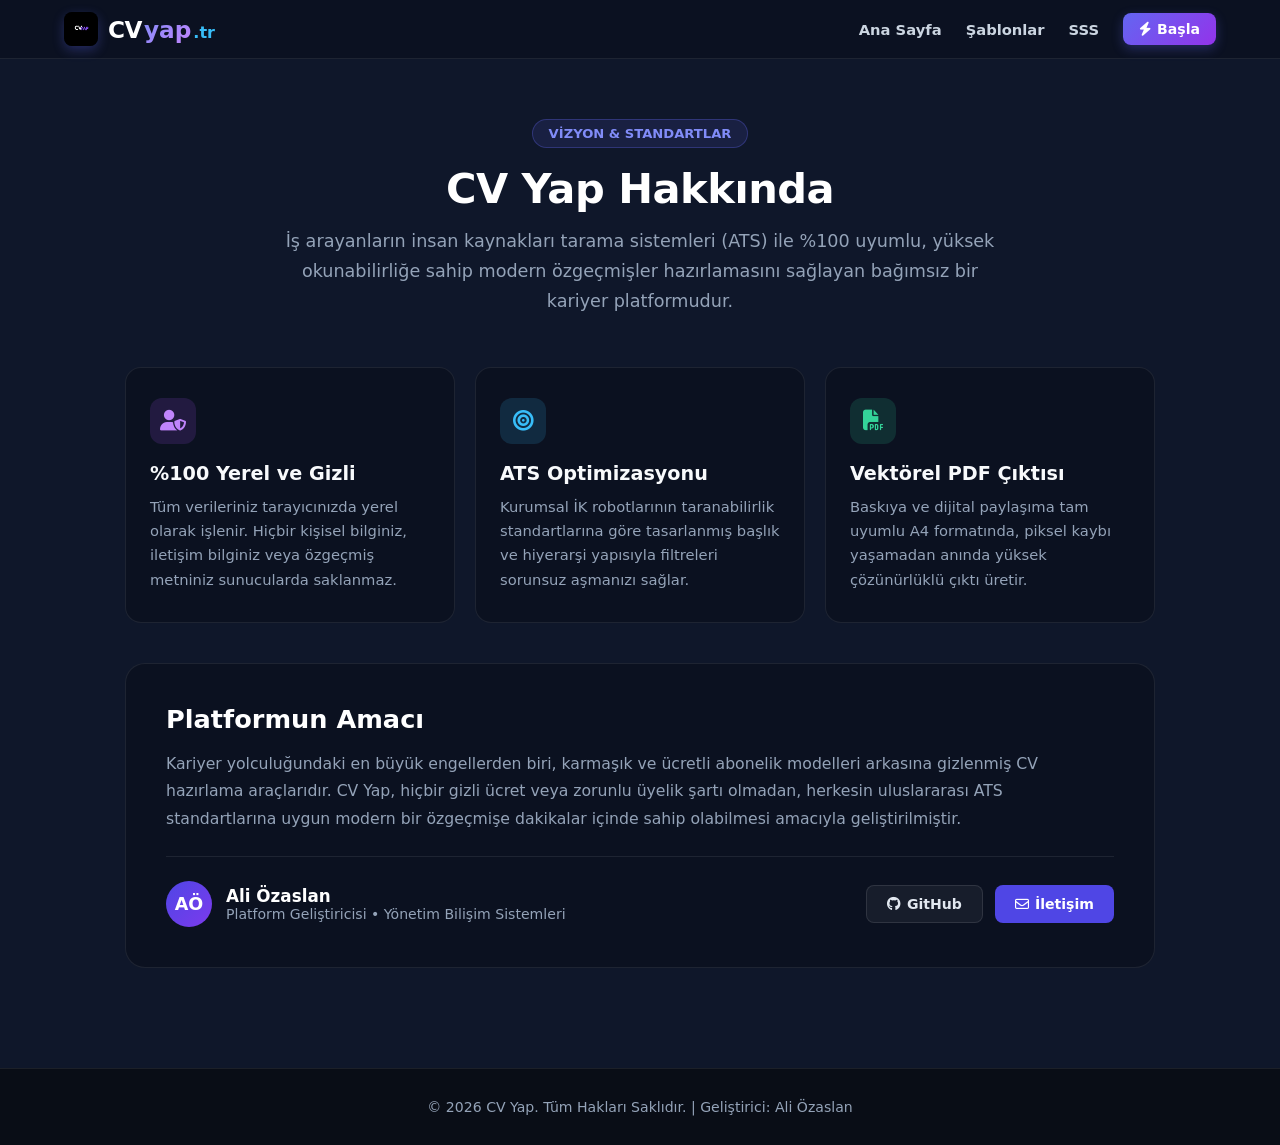
==== about.html @ 7ee07f58 "1" ====
<!DOCTYPE html>
<html lang="tr" style="scroll-behavior: smooth;">
<head>
    <meta charset="UTF-8">
    <meta name="viewport" content="width=device-width, initial-scale=1.0">
    <title>Hakkımızda | CV Yap</title>

    <!-- Favicon (Yeni logo.png) -->
    <link rel="icon" type="image/png" sizes="32x32" href="logo.png?v=2026">
    <link rel="icon" type="image/png" sizes="16x16" href="logo.png?v=2026">
    <link rel="shortcut icon" href="logo.png?v=2026">
    <link rel="apple-touch-icon" sizes="180x180" href="logo.png?v=2026">

    <!-- SEO Meta Etiketleri -->
    <meta name="description" content="CV Yap hakkında bilgi edinin. Misyonumuz, ATS uyumlu CV hazırlama altyapımız ve yerel veri gizliliği standartlarımız.">
    <meta name="robots" content="index, follow">
    <link rel="canonical" href="https://cvyap.tr/about.html">

    <!-- CSS & Font Awesome -->
    <link rel="stylesheet" href="style.css?v=2026">
    <link rel="stylesheet" href="https://cdnjs.cloudflare.com/ajax/libs/font-awesome/6.5.2/css/all.min.css">
</head>
<body style="background-color: #0f172a; color: #f8fafc; min-height: 100vh; display: flex; flex-direction: column;">

<!-- ÜST NAVBAR (GÖRSEL LOGOLU) -->
<header style="width: 100%; border-bottom: 1px solid rgba(255, 255, 255, 0.08); background: rgba(11, 17, 32, 0.85); backdrop-filter: blur(12px); position: sticky; top: 0; z-index: 100;">
    <div style="max-width: 1280px; margin: 0 auto; padding: 12px 5%; display: flex; align-items: center; justify-content: space-between;">

        <a href="index.html" style="display: flex; align-items: center; gap: 10px; text-decoration: none;">
            <img src="logo.png?v=2026" alt="CV Yap Logo" width="34" height="34" style="border-radius: 8px; object-fit: contain; box-shadow: 0 4px 12px rgba(99, 102, 241, 0.3);">
            <div style="display: flex; align-items: baseline; gap: 2px;">
                <span style="font-size: 1.45rem; font-weight: 900; color: #ffffff; letter-spacing: -0.5px;">CV</span>
                <span style="font-size: 1.45rem; font-weight: 900; background: linear-gradient(135deg, #818cf8, #c084fc); -webkit-background-clip: text; -webkit-text-fill-color: transparent;">yap</span>
                <span style="font-size: 1rem; font-weight: 800; color: #38bdf8;">.tr</span>
            </div>
        </a>

        <div style="display: flex; align-items: center; gap: 24px;">
            <a href="index.html" style="color: #cbd5e1; text-decoration: none; font-size: 0.92rem; font-weight: 600; transition: 0.2s;">Ana Sayfa</a>
            <a href="index.html#templatesSection" style="color: #cbd5e1; text-decoration: none; font-size: 0.92rem; font-weight: 600; transition: 0.2s;">Şablonlar</a>
            <a href="sss.html" style="color: #cbd5e1; text-decoration: none; font-size: 0.92rem; font-weight: 600; transition: 0.2s;">SSS</a>
            <a href="index.html#templatesSection" style="display: inline-flex; align-items: center; gap: 6px; padding: 8px 16px; border-radius: 8px; background: linear-gradient(135deg, #6366f1, #9333ea); color: #ffffff; text-decoration: none; font-size: 0.88rem; font-weight: 600; box-shadow: 0 4px 12px rgba(99, 102, 241, 0.3);">
                <i class="fa-solid fa-bolt"></i> Başla
            </a>
        </div>

    </div>
</header>

<!-- HAKKINDA İÇERİK -->
<main style="flex: 1; max-width: 1050px; width: 90%; margin: 60px auto; padding: 0 10px;">

    <div style="text-align: center; margin-bottom: 50px;">
            <span style="display: inline-block; background: rgba(99, 102, 241, 0.12); border: 1px solid rgba(99, 102, 241, 0.3); color: #818cf8; padding: 6px 16px; border-radius: 999px; font-size: 0.82rem; font-weight: 700; margin-bottom: 16px;">
                VİZYON & STANDARTLAR
            </span>
        <h1 style="font-size: 2.6rem; font-weight: 800; color: #ffffff; margin-bottom: 14px; letter-spacing: -0.5px;">CV Yap Hakkında</h1>
        <p style="font-size: 1.1rem; color: #94a3b8; max-width: 720px; margin: 0 auto; line-height: 1.7;">
            İş arayanların insan kaynakları tarama sistemleri (ATS) ile %100 uyumlu, yüksek okunabilirliğe sahip modern özgeçmişler hazırlamasını sağlayan bağımsız bir kariyer platformudur.
        </p>
    </div>

    <div style="display: grid; grid-template-columns: repeat(auto-fit, minmax(280px, 1fr)); gap: 20px; margin-bottom: 40px;">
        <div style="background: #0b1120; border: 1px solid rgba(255, 255, 255, 0.08); border-radius: 16px; padding: 30px 24px;">
            <div style="width: 46px; height: 46px; border-radius: 12px; background: rgba(168, 85, 247, 0.15); display: flex; align-items: center; justify-content: center; color: #c084fc; font-size: 1.3rem; margin-bottom: 18px;">
                <i class="fa-solid fa-user-shield"></i>
            </div>
            <h3 style="font-size: 1.2rem; font-weight: 700; color: #f8fafc; margin-bottom: 10px;">%100 Yerel ve Gizli</h3>
            <p style="font-size: 0.92rem; line-height: 1.65; color: #94a3b8; margin: 0;">
                Tüm verileriniz tarayıcınızda yerel olarak işlenir. Hiçbir kişisel bilginiz, iletişim bilginiz veya özgeçmiş metniniz sunucularda saklanmaz.
            </p>
        </div>

        <div style="background: #0b1120; border: 1px solid rgba(255, 255, 255, 0.08); border-radius: 16px; padding: 30px 24px;">
            <div style="width: 46px; height: 46px; border-radius: 12px; background: rgba(56, 189, 248, 0.15); display: flex; align-items: center; justify-content: center; color: #38bdf8; font-size: 1.3rem; margin-bottom: 18px;">
                <i class="fa-solid fa-bullseye"></i>
            </div>
            <h3 style="font-size: 1.2rem; font-weight: 700; color: #f8fafc; margin-bottom: 10px;">ATS Optimizasyonu</h3>
            <p style="font-size: 0.92rem; line-height: 1.65; color: #94a3b8; margin: 0;">
                Kurumsal İK robotlarının taranabilirlik standartlarına göre tasarlanmış başlık ve hiyerarşi yapısıyla filtreleri sorunsuz aşmanızı sağlar.
            </p>
        </div>

        <div style="background: #0b1120; border: 1px solid rgba(255, 255, 255, 0.08); border-radius: 16px; padding: 30px 24px;">
            <div style="width: 46px; height: 46px; border-radius: 12px; background: rgba(52, 211, 153, 0.15); display: flex; align-items: center; justify-content: center; color: #34d399; font-size: 1.3rem; margin-bottom: 18px;">
                <i class="fa-solid fa-file-pdf"></i>
            </div>
            <h3 style="font-size: 1.2rem; font-weight: 700; color: #f8fafc; margin-bottom: 10px;">Vektörel PDF Çıktısı</h3>
            <p style="font-size: 0.92rem; line-height: 1.65; color: #94a3b8; margin: 0;">
                Baskıya ve dijital paylaşıma tam uyumlu A4 formatında, piksel kaybı yaşamadan anında yüksek çözünürlüklü çıktı üretir.
            </p>
        </div>
    </div>

    <div style="background: #0b1120; border: 1px solid rgba(255, 255, 255, 0.08); border-radius: 20px; padding: 40px; margin-bottom: 40px;">
        <h2 style="font-size: 1.6rem; font-weight: 700; color: #ffffff; margin-bottom: 16px;">Platformun Amacı</h2>
        <p style="font-size: 0.98rem; line-height: 1.75; color: #94a3b8; margin-bottom: 24px;">
            Kariyer yolculuğundaki en büyük engellerden biri, karmaşık ve ücretli abonelik modelleri arkasına gizlenmiş CV hazırlama araçlarıdır. CV Yap, hiçbir gizli ücret veya zorunlu üyelik şartı olmadan, herkesin uluslararası ATS standartlarına uygun modern bir özgeçmişe dakikalar içinde sahip olabilmesi amacıyla geliştirilmiştir.
        </p>

        <div style="display: flex; align-items: center; justify-content: space-between; flex-wrap: wrap; gap: 20px; padding-top: 24px; border-top: 1px solid rgba(255, 255, 255, 0.08);">
            <div style="display: flex; align-items: center; gap: 14px;">
                <div style="width: 46px; height: 46px; border-radius: 50%; background: linear-gradient(135deg, #4f46e5, #7c3aed); display: flex; align-items: center; justify-content: center; font-size: 1.1rem; color: #fff; font-weight: 700;">
                    AÖ
                </div>
                <div>
                    <div style="font-weight: 700; color: #ffffff; font-size: 1.05rem;">Ali Özaslan</div>
                    <div style="font-size: 0.88rem; color: #94a3b8;">Platform Geliştiricisi • Yönetim Bilişim Sistemleri</div>
                </div>
            </div>

            <div style="display: flex; gap: 12px;">
                <a href="https://github.com/Aliiozaslann" target="_blank" rel="noopener noreferrer" style="display: inline-flex; align-items: center; gap: 6px; padding: 10px 20px; border-radius: 8px; background: rgba(255, 255, 255, 0.05); border: 1px solid rgba(255, 255, 255, 0.1); color: #e2e8f0; text-decoration: none; font-size: 0.88rem; font-weight: 600;">
                    <i class="fa-brands fa-github"></i> GitHub
                </a>
                <a href="mailto:iletisim@cvyap.tr" style="display: inline-flex; align-items: center; gap: 6px; padding: 10px 20px; border-radius: 8px; background: #4f46e5; color: #ffffff; text-decoration: none; font-size: 0.88rem; font-weight: 600;">
                    <i class="fa-regular fa-envelope"></i> İletişim
                </a>
            </div>
        </div>
    </div>

</main>

<!-- ALT FOOTER -->
<footer style="background: #090d16; border-top: 1px solid rgba(255, 255, 255, 0.08); padding: 30px 5%; color: #94a3b8; font-size: 0.88rem; text-align: center;">
    <p>&copy; 2026 CV Yap. Tüm Hakları Saklıdır. | Geliştirici: Ali Özaslan</p>
</footer>

</body>
</html>
---- style.css ----
/* ==========================================================================
   CV YAP - GENEL RESET & DEĞİŞKENLER
   ========================================================================== */
:root {
    --bg-dark: #0f172a;
    --bg-card: #1e293b;
    --bg-card-dark: #0b1120;
    --primary: #6366f1;
    --primary-hover: #4f46e5;
    --accent: #a855f7;
    --text-main: #f8fafc;
    --text-muted: #94a3b8;
    --border-color: rgba(255, 255, 255, 0.08);
}

* {
    margin: 0;
    padding: 0;
    box-sizing: border-box;
    font-family: 'Segoe UI', system-ui, -apple-system, BlinkMacSystemFont, Roboto, sans-serif;
}

html, body {
    background-color: var(--bg-dark);
    color: var(--text-main);
    min-height: 100%;
    overflow-x: hidden;
    overflow-y: auto;
}

/* ==========================================================================
   AÇILIŞ SAYFASI (LANDING PAGE) & HERO
   ========================================================================== */
.landing-page {
    display: none;
    width: 100%;
    min-height: 100vh;
    padding-bottom: 60px;
}

.landing-page.active {
    display: block;
}

.hero-section {
    padding: 60px 5% 40px;
    max-width: 1280px;
    margin: 0 auto;
}

.hero-container {
    display: grid;
    grid-template-columns: 1.2fr 1fr;
    gap: 40px;
    align-items: center;
}

.hero-badge {
    display: inline-flex;
    align-items: center;
    gap: 8px;
    background: rgba(99, 102, 241, 0.12);
    border: 1px solid rgba(99, 102, 241, 0.3);
    color: #818cf8;
    padding: 6px 14px;
    border-radius: 999px;
    font-size: 0.85rem;
    font-weight: 600;
    margin-bottom: 20px;
}

.pulse-dot {
    width: 8px;
    height: 8px;
    background-color: #22c55e;
    border-radius: 50%;
    box-shadow: 0 0 8px #22c55e;
}

.hero-left h1 {
    font-size: 3rem;
    line-height: 1.15;
    font-weight: 800;
    margin-bottom: 16px;
    letter-spacing: -0.5px;
}

.text-gradient {
    background: linear-gradient(135deg, #818cf8, #c084fc);
    -webkit-background-clip: text;
    -webkit-text-fill-color: transparent;
}

.hero-desc {
    font-size: 1.05rem;
    line-height: 1.65;
    color: var(--text-muted);
    margin-bottom: 28px;
    max-width: 520px;
}

.hero-buttons {
    display: flex;
    gap: 14px;
    margin-bottom: 28px;
    flex-wrap: wrap;
}

.btn {
    display: inline-flex;
    align-items: center;
    justify-content: center;
    gap: 8px;
    padding: 10px 20px;
    border-radius: 10px;
    font-size: 0.95rem;
    font-weight: 600;
    cursor: pointer;
    text-decoration: none;
    transition: all 0.2s ease;
    border: none;
}

.btn-large {
    padding: 12px 24px;
    font-size: 1rem;
}

.btn-primary {
    background: linear-gradient(135deg, var(--primary), var(--accent));
    color: #ffffff;
    box-shadow: 0 4px 14px rgba(99, 102, 241, 0.35);
}

.btn-primary:hover {
    opacity: 0.95;
    transform: translateY(-1px);
}

.btn-outline {
    background: transparent;
    color: var(--text-main);
    border: 1px solid var(--border-color);
}

.btn-outline:hover {
    background: rgba(255, 255, 255, 0.05);
    border-color: rgba(255, 255, 255, 0.2);
}

.btn-gradient-purple {
    background: linear-gradient(135deg, #6366f1, #9333ea);
    color: #fff;
    width: 100%;
}

.hero-features {
    display: flex;
    gap: 20px;
    color: var(--text-muted);
    font-size: 0.88rem;
    flex-wrap: wrap;
}

.hero-features span {
    display: flex;
    align-items: center;
    gap: 6px;
}

/* ==========================================================================
   HERO MOCKUP PENCERESİ
   ========================================================================== */
.mockup-window {
    background: #ffffff;
    border-radius: 14px;
    box-shadow: 0 25px 50px -12px rgba(0, 0, 0, 0.5);
    overflow: hidden;
    color: #0f172a;
}

.mockup-header {
    background: #f1f5f9;
    padding: 10px 14px;
    display: flex;
    justify-content: space-between;
    align-items: center;
    border-bottom: 1px solid #e2e8f0;
}

.window-controls {
    display: flex;
    gap: 6px;
}

.dot {
    width: 10px;
    height: 10px;
    border-radius: 50%;
}
.dot.red { background-color: #ef4444; }
.dot.yellow { background-color: #f59e0b; }
.dot.green { background-color: #10b981; }

.ats-badge-mini {
    font-size: 0.75rem;
    font-weight: 700;
    color: #059669;
    display: flex;
    align-items: center;
    gap: 4px;
}

.mockup-body {
    padding: 20px;
}

.m-profile {
    display: flex;
    gap: 12px;
    align-items: center;
    margin-bottom: 14px;
}

.m-avatar {
    width: 44px;
    height: 44px;
    border-radius: 50%;
    background: #e2e8f0;
    display: flex;
    align-items: center;
    justify-content: center;
    color: #64748b;
}

.m-info h4 {
    font-size: 1rem;
    color: #0f172a;
}

.m-info p {
    font-size: 0.85rem;
    color: #6366f1;
    font-weight: 600;
}

.m-contact {
    font-size: 0.75rem;
    color: #64748b;
}

.m-section h5 {
    font-size: 0.75rem;
    color: #64748b;
    letter-spacing: 0.5px;
    margin: 10px 0 6px;
}

.m-line {
    height: 6px;
    background: #f1f5f9;
    border-radius: 4px;
    margin-bottom: 4px;
}
.m-line.full { width: 100%; }
.m-line.partial { width: 70%; }
.m-line.partial-small { width: 45%; }

.m-exp {
    display: flex;
    justify-content: space-between;
    font-size: 0.75rem;
    color: #334155;
    font-weight: 600;
    margin-bottom: 4px;
}

.m-tags {
    display: flex;
    gap: 6px;
    margin-top: 10px;
}

.m-tags span {
    background: #e0e7ff;
    color: #4338ca;
    padding: 2px 8px;
    border-radius: 4px;
    font-size: 0.7rem;
    font-weight: 600;
}

/* ==========================================================================
   ŞABLON LİSTESİ (TEMPLATES GRID)
   ========================================================================== */
.templates-section {
    max-width: 1280px;
    margin: 40px auto;
    padding: 0 5%;
}

.landing-header {
    text-align: center;
    margin-bottom: 36px;
}

.landing-header .badge {
    background: rgba(16, 185, 129, 0.15);
    color: #34d399;
    padding: 4px 12px;
    border-radius: 999px;
    font-size: 0.8rem;
    font-weight: 700;
}

.landing-header h2 {
    font-size: 2.2rem;
    font-weight: 800;
    margin: 10px 0 6px;
}

.landing-header .subtitle {
    color: #818cf8;
    font-weight: 600;
    font-size: 1.05rem;
}

.landing-header .desc {
    color: var(--text-muted);
    font-size: 0.95rem;
    margin-top: 4px;
}

.template-grid {
    display: grid;
    grid-template-columns: repeat(4, 1fr);
    gap: 20px;
}

.template-card {
    background: #0b1120;
    border: 1px solid var(--border-color);
    border-radius: 16px;
    padding: 16px;
    display: flex;
    flex-direction: column;
    transition: transform 0.2s ease, border-color 0.2s ease;
}

.template-card:hover {
    transform: translateY(-4px);
    border-color: rgba(99, 102, 241, 0.4);
}

.card-preview {
    height: 180px;
    background: #ffffff;
    border-radius: 10px;
    overflow: hidden;
    padding: 12px;
    color: #0f172a;
    margin-bottom: 12px;
}

.card-meta {
    display: flex;
    justify-content: space-between;
    align-items: center;
    margin-bottom: 10px;
    font-size: 0.8rem;
}

.meta-tag {
    color: #818cf8;
    font-weight: 600;
}

.meta-status.free {
    color: #34d399;
    font-weight: 600;
}

.card-info h3 {
    font-size: 1.05rem;
    font-weight: 700;
    margin-bottom: 6px;
}

.card-info p {
    font-size: 0.82rem;
    color: var(--text-muted);
    line-height: 1.45;
    margin-bottom: 14px;
    min-height: 38px;
}

/* Şablon Kart İçi Minyatür Düzenleri */
.m-card-inner {
    display: flex;
    height: 100%;
    gap: 8px;
}

.m-left-col {
    width: 35%;
    border-right: 1px solid #e2e8f0;
    padding-right: 4px;
}

.m-right-col {
    width: 65%;
}

.m-circle-avatar {
    width: 24px;
    height: 24px;
    border-radius: 50%;
    background: #cbd5e1;
    margin-bottom: 8px;
}

.m-title-block {
    font-size: 0.55rem;
    font-weight: 800;
    color: #64748b;
    margin-top: 6px;
}
.m-title-block.blue { color: #2563eb; }
.m-title-block.teal { color: #0d9488; }
.m-title-block.cyan { color: #0284c7; }
.m-title-block.pink { color: #db2777; }
.m-title-block.emerald { color: #059669; }
.m-title-block.aurora { color: #7c3aed; }

.m-stub-line {
    height: 3px;
    background: #e2e8f0;
    border-radius: 2px;
    margin: 3px 0;
}
.m-stub-line.short { width: 50%; }
.m-stub-line.bold { height: 4px; background: #cbd5e1; }
.m-stub-line.light { background: rgba(255,255,255,0.4); }

.m-name-title .m-name {
    font-size: 0.65rem;
    font-weight: 800;
    display: block;
}
.m-name-title .m-role {
    font-size: 0.55rem;
    color: #64748b;
    display: block;
}

.m-dark-sidebar {
    width: 35%;
    background: #1e293b;
    padding: 6px;
    border-radius: 4px;
}
.m-dark-sidebar .m-mini-name {
    font-size: 0.55rem;
    color: #fff;
    font-weight: 700;
}

.m-burgundy-sidebar {
    width: 35%;
    background: #881337;
    padding: 6px;
    border-radius: 4px;
}
.m-copper-sidebar {
    width: 35%;
    background: #78350f;
    padding: 6px;
    border-radius: 4px;
}

.m-light-content {
    width: 65%;
    padding-left: 6px;
}

.bordered-teal { border: 1px solid #0d9488; border-radius: 4px; }
.bordered-emerald { border: 1px solid #059669; border-radius: 4px; }

.m-top-bar-teal {
    background: #0d9488;
    color: #fff;
    padding: 4px 6px;
    display: flex;
    gap: 6px;
    align-items: center;
}
.m-top-header-magenta {
    background: #db2777;
    color: #fff;
    padding: 4px 6px;
}
.m-top-header-aurora {
    background: #7c3aed;
    color: #fff;
    padding: 4px 6px;
}

/* ==========================================================================
   EDİTÖR ÇALIŞMA ALANI (WORKSPACE)
   ========================================================================== */
.workspace {
    display: none;
    width: 100vw;
    height: 100vh;
    background: #090d16;
}

.workspace.active {
    display: flex;
}

.editor-panel {
    width: 480px;
    height: 100%;
    background: #0f172a;
    border-right: 1px solid var(--border-color);
    display: flex;
    flex-direction: column;
    overflow-y: auto;
    padding: 24px;
}

.panel-header h2 {
    font-size: 1.4rem;
    font-weight: 700;
}

.panel-header p {
    color: var(--text-muted);
    font-size: 0.85rem;
    margin-bottom: 12px;
}

.warning-box {
    background: rgba(99, 102, 241, 0.1);
    border: 1px solid rgba(99, 102, 241, 0.2);
    color: #a5b4fc;
    padding: 8px 12px;
    border-radius: 8px;
    font-size: 0.8rem;
    display: flex;
    gap: 8px;
    align-items: center;
    margin-bottom: 20px;
}

.progress-container {
    margin-bottom: 20px;
}

.progress-text {
    display: flex;
    justify-content: space-between;
    font-size: 0.82rem;
    color: var(--text-muted);
    margin-bottom: 6px;
}

.progress-bar {
    width: 100%;
    height: 6px;
    background: #1e293b;
    border-radius: 999px;
    overflow: hidden;
}

.progress-fill {
    height: 100%;
    background: linear-gradient(90deg, #6366f1, #a855f7);
    transition: width 0.3s ease;
}

.step-tabs {
    display: grid;
    grid-template-columns: repeat(4, 1fr);
    gap: 6px;
    margin-bottom: 24px;
}

.step-tab {
    background: #1e293b;
    color: var(--text-muted);
    border: 1px solid transparent;
    padding: 8px 4px;
    border-radius: 6px;
    font-size: 0.75rem;
    font-weight: 600;
    cursor: pointer;
}

.step-tab.active {
    background: var(--primary);
    color: #ffffff;
}

.step-content {
    display: none;
}
.step-content.active {
    display: block;
}

.step-content h3 {
    font-size: 1.1rem;
    margin-bottom: 16px;
    display: flex;
    align-items: center;
    gap: 8px;
}

.form-group {
    margin-bottom: 14px;
}

.form-group label {
    display: block;
    font-size: 0.82rem;
    font-weight: 600;
    color: #cbd5e1;
    margin-bottom: 6px;
}

.form-group input,
.form-group textarea,
.dark-select {
    width: 100%;
    background: #1e293b;
    border: 1px solid rgba(255, 255, 255, 0.1);
    color: #ffffff;
    padding: 10px 12px;
    border-radius: 8px;
    font-size: 0.9rem;
    outline: none;
}

.form-group input:focus,
.form-group textarea:focus {
    border-color: var(--primary);
}

.form-grid {
    display: grid;
    grid-template-columns: 1fr 1fr;
    gap: 12px;
}

.validation-error {
    display: none;
    color: #f87171;
    font-size: 0.75rem;
    margin-top: 4px;
}

.form-navigation {
    display: flex;
    justify-content: space-between;
    margin-top: 24px;
    padding-top: 16px;
    border-top: 1px solid var(--border-color);
}

/* ==========================================================================
   ÖNİZLEME PANELİ & A4 CANVAS
   ========================================================================== */
.preview-panel {
    flex: 1;
    height: 100%;
    display: flex;
    flex-direction: column;
    background: #090d16;
    overflow: hidden;
}

.preview-toolbar {
    height: 56px;
    background: #0f172a;
    border-bottom: 1px solid var(--border-color);
    display: flex;
    justify-content: space-between;
    align-items: center;
    padding: 0 20px;
}

.template-selector {
    display: flex;
    align-items: center;
    gap: 10px;
    font-size: 0.85rem;
}

.template-selector select {
    width: auto;
    padding: 6px 12px;
}

.zoom-controls {
    display: flex;
    align-items: center;
    gap: 6px;
    font-size: 0.85rem;
    color: var(--text-muted);
}

.btn-zoom {
    background: #1e293b;
    color: var(--text-muted);
    border: none;
    padding: 4px 10px;
    border-radius: 6px;
    font-size: 0.75rem;
    cursor: pointer;
}
.btn-zoom.active {
    background: var(--primary);
    color: #fff;
}

.action-bar {
    padding: 10px 20px;
    display: flex;
    justify-content: space-between;
    align-items: center;
    background: rgba(15, 23, 42, 0.5);
    border-bottom: 1px solid var(--border-color);
}

.ats-score {
    font-size: 0.9rem;
    font-weight: 700;
}
.text-green { color: #34d399; }

.canvas-container {
    flex: 1;
    overflow: auto;
    padding: 40px;
    display: flex;
    justify-content: center;
    align-items: flex-start;
}

/* ==========================================================================
   A4 KAĞIT ÇIKTISI
   ========================================================================== */
.a4-paper {
    width: 210mm;
    min-height: 297mm;
    background: #ffffff;
    color: #0f172a;
    box-shadow: 0 0 30px rgba(0, 0, 0, 0.6);
    display: flex;
}

.cv-sidebar {
    width: 32%;
    background: #f1f5f9;
    padding: 24px 18px;
    border-right: 1px solid #e2e8f0;
}

.avatar-placeholder {
    width: 100px;
    height: 100px;
    border-radius: 50%;
    background: #e2e8f0;
    margin: 0 auto 20px;
    display: flex;
    align-items: center;
    justify-content: center;
    font-size: 2.2rem;
    color: #94a3b8;
    overflow: hidden;
}

.cv-section h3 {
    font-size: 0.85rem;
    font-weight: 800;
    letter-spacing: 0.5px;
    color: #334155;
    margin-top: 16px;
}

.cv-section hr {
    border: none;
    border-top: 1px solid #cbd5e1;
    margin: 4px 0 10px;
}

.contact-list p {
    font-size: 0.78rem;
    color: #475569;
    margin-bottom: 6px;
    display: flex;
    align-items: center;
    gap: 6px;
}

.cv-main-content {
    width: 68%;
    padding: 28px 24px;
}

.cv-main-header h1 {
    font-size: 1.8rem;
    font-weight: 800;
    color: #0f172a;
}

.cv-main-header h2 {
    font-size: 1rem;
    color: var(--primary);
    font-weight: 600;
    margin-bottom: 12px;
}

/* ==========================================================================
   RESPONSIVE (DUYARLI) AYARLAR
   ========================================================================== */
@media (max-width: 1024px) {
    .template-grid {
        grid-template-columns: repeat(2, 1fr);
    }
    .hero-container {
        grid-template-columns: 1fr;
    }
}

@media (max-width: 640px) {
    .template-grid {
        grid-template-columns: 1fr;
    }
    .hero-left h1 {
        font-size: 2.2rem;
    }
}
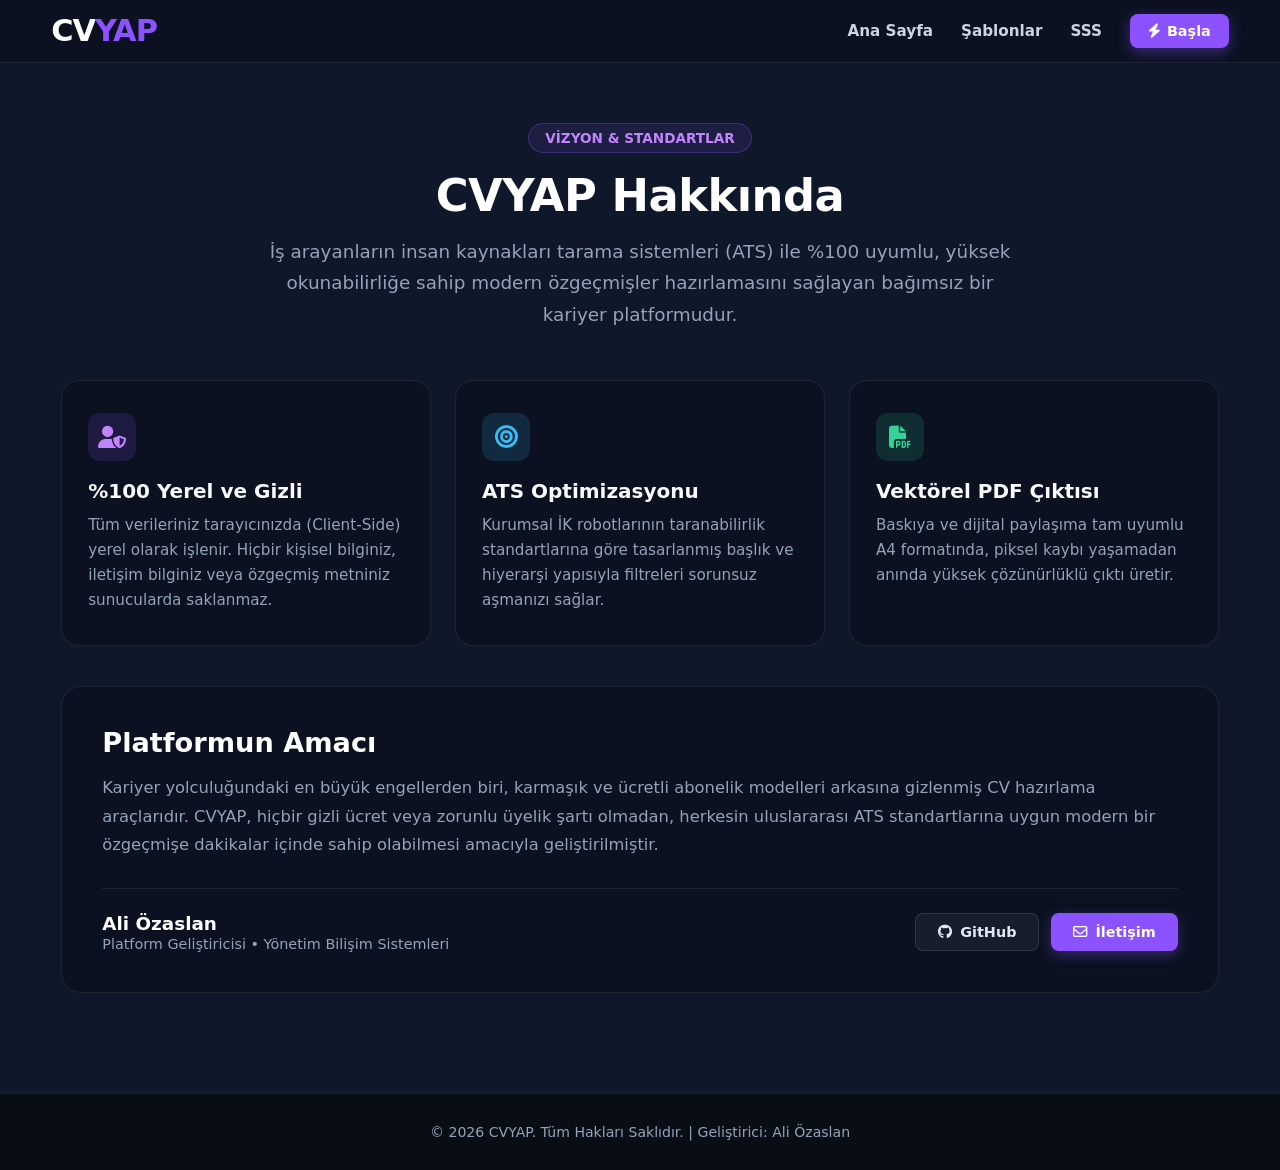
==== commit 958b7f52: "1" ====
--- a/about.html
+++ b/about.html
@@ -3,43 +3,40 @@
 <head>
     <meta charset="UTF-8">
     <meta name="viewport" content="width=device-width, initial-scale=1.0">
-    <title>Hakkımızda | CV Yap</title>
+    <title>Hakkımızda | CVYAP</title>
 
-    <!-- Favicon (Yeni logo.png) -->
+    <!-- Favicon -->
     <link rel="icon" type="image/png" sizes="32x32" href="logo.png?v=2026">
     <link rel="icon" type="image/png" sizes="16x16" href="logo.png?v=2026">
     <link rel="shortcut icon" href="logo.png?v=2026">
     <link rel="apple-touch-icon" sizes="180x180" href="logo.png?v=2026">
 
     <!-- SEO Meta Etiketleri -->
-    <meta name="description" content="CV Yap hakkında bilgi edinin. Misyonumuz, ATS uyumlu CV hazırlama altyapımız ve yerel veri gizliliği standartlarımız.">
+    <meta name="description" content="CVYAP hakkında bilgi edinin. Misyonumuz, ATS uyumlu CV hazırlama altyapımız ve yerel veri gizliliği standartlarımız.">
     <meta name="robots" content="index, follow">
     <link rel="canonical" href="https://cvyap.tr/about.html">
 
     <!-- CSS & Font Awesome -->
-    <link rel="stylesheet" href="style.css?v=2026">
+    <link rel="stylesheet" href="style.css?v=2027">
     <link rel="stylesheet" href="https://cdnjs.cloudflare.com/ajax/libs/font-awesome/6.5.2/css/all.min.css">
 </head>
 <body style="background-color: #0f172a; color: #f8fafc; min-height: 100vh; display: flex; flex-direction: column;">
 
-<!-- ÜST NAVBAR (GÖRSEL LOGOLU) -->
+<!-- ÜST NAVBAR -->
 <header style="width: 100%; border-bottom: 1px solid rgba(255, 255, 255, 0.08); background: rgba(11, 17, 32, 0.85); backdrop-filter: blur(12px); position: sticky; top: 0; z-index: 100;">
-    <div style="max-width: 1280px; margin: 0 auto; padding: 12px 5%; display: flex; align-items: center; justify-content: space-between;">
+    <div style="max-width: 1600px; width: 96%; margin: 0 auto; padding: 14px 2%; display: flex; align-items: center; justify-content: space-between;">
 
-        <a href="index.html" style="display: flex; align-items: center; gap: 10px; text-decoration: none;">
-            <img src="logo.png?v=2026" alt="CV Yap Logo" width="34" height="34" style="border-radius: 8px; object-fit: contain; box-shadow: 0 4px 12px rgba(99, 102, 241, 0.3);">
-            <div style="display: flex; align-items: baseline; gap: 2px;">
-                <span style="font-size: 1.45rem; font-weight: 900; color: #ffffff; letter-spacing: -0.5px;">CV</span>
-                <span style="font-size: 1.45rem; font-weight: 900; background: linear-gradient(135deg, #818cf8, #c084fc); -webkit-background-clip: text; -webkit-text-fill-color: transparent;">yap</span>
-                <span style="font-size: 1rem; font-weight: 800; color: #38bdf8;">.tr</span>
-            </div>
+        <!-- Sol: CVYAP Logosu -->
+        <a href="index.html" style="display: flex; align-items: center; text-decoration: none; letter-spacing: -1px; line-height: 1;">
+            <span style="font-size: 1.9rem; font-weight: 900; color: #ffffff; font-family: system-ui, -apple-system, BlinkMacSystemFont, 'Segoe UI', Roboto, sans-serif;">CV</span>
+            <span style="font-size: 1.9rem; font-weight: 900; color: #8c52ff; font-family: system-ui, -apple-system, BlinkMacSystemFont, 'Segoe UI', Roboto, sans-serif;">YAP</span>
         </a>
 
-        <div style="display: flex; align-items: center; gap: 24px;">
-            <a href="index.html" style="color: #cbd5e1; text-decoration: none; font-size: 0.92rem; font-weight: 600; transition: 0.2s;">Ana Sayfa</a>
-            <a href="index.html#templatesSection" style="color: #cbd5e1; text-decoration: none; font-size: 0.92rem; font-weight: 600; transition: 0.2s;">Şablonlar</a>
-            <a href="sss.html" style="color: #cbd5e1; text-decoration: none; font-size: 0.92rem; font-weight: 600; transition: 0.2s;">SSS</a>
-            <a href="index.html#templatesSection" style="display: inline-flex; align-items: center; gap: 6px; padding: 8px 16px; border-radius: 8px; background: linear-gradient(135deg, #6366f1, #9333ea); color: #ffffff; text-decoration: none; font-size: 0.88rem; font-weight: 600; box-shadow: 0 4px 12px rgba(99, 102, 241, 0.3);">
+        <div style="display: flex; align-items: center; gap: 28px;">
+            <a href="index.html" style="color: #cbd5e1; text-decoration: none; font-size: 0.95rem; font-weight: 600; transition: 0.2s;">Ana Sayfa</a>
+            <a href="index.html#templatesSection" style="color: #cbd5e1; text-decoration: none; font-size: 0.95rem; font-weight: 600; transition: 0.2s;">Şablonlar</a>
+            <a href="sss.html" style="color: #cbd5e1; text-decoration: none; font-size: 0.95rem; font-weight: 600; transition: 0.2s;">SSS</a>
+            <a href="index.html#templatesSection" style="display: inline-flex; align-items: center; gap: 6px; padding: 9px 18px; border-radius: 8px; background: #8c52ff; color: #ffffff; text-decoration: none; font-size: 0.9rem; font-weight: 700; box-shadow: 0 4px 14px rgba(140, 82, 255, 0.4);">
                 <i class="fa-solid fa-bolt"></i> Başla
             </a>
         </div>
@@ -48,72 +45,67 @@
 </header>
 
 <!-- HAKKINDA İÇERİK -->
-<main style="flex: 1; max-width: 1050px; width: 90%; margin: 60px auto; padding: 0 10px;">
+<main style="flex: 1; max-width: 1200px; width: 92%; margin: 60px auto; padding: 0 10px;">
 
     <div style="text-align: center; margin-bottom: 50px;">
-            <span style="display: inline-block; background: rgba(99, 102, 241, 0.12); border: 1px solid rgba(99, 102, 241, 0.3); color: #818cf8; padding: 6px 16px; border-radius: 999px; font-size: 0.82rem; font-weight: 700; margin-bottom: 16px;">
+            <span style="display: inline-block; background: rgba(140, 82, 255, 0.12); border: 1px solid rgba(140, 82, 255, 0.3); color: #c084fc; padding: 6px 16px; border-radius: 999px; font-size: 0.85rem; font-weight: 700; margin-bottom: 16px;">
                 VİZYON & STANDARTLAR
             </span>
-        <h1 style="font-size: 2.6rem; font-weight: 800; color: #ffffff; margin-bottom: 14px; letter-spacing: -0.5px;">CV Yap Hakkında</h1>
-        <p style="font-size: 1.1rem; color: #94a3b8; max-width: 720px; margin: 0 auto; line-height: 1.7;">
+        <h1 style="font-size: 2.8rem; font-weight: 900; color: #ffffff; margin-bottom: 14px; letter-spacing: -0.5px;">CVYAP Hakkında</h1>
+        <p style="font-size: 1.15rem; color: #94a3b8; max-width: 750px; margin: 0 auto; line-height: 1.7;">
             İş arayanların insan kaynakları tarama sistemleri (ATS) ile %100 uyumlu, yüksek okunabilirliğe sahip modern özgeçmişler hazırlamasını sağlayan bağımsız bir kariyer platformudur.
         </p>
     </div>
 
-    <div style="display: grid; grid-template-columns: repeat(auto-fit, minmax(280px, 1fr)); gap: 20px; margin-bottom: 40px;">
-        <div style="background: #0b1120; border: 1px solid rgba(255, 255, 255, 0.08); border-radius: 16px; padding: 30px 24px;">
-            <div style="width: 46px; height: 46px; border-radius: 12px; background: rgba(168, 85, 247, 0.15); display: flex; align-items: center; justify-content: center; color: #c084fc; font-size: 1.3rem; margin-bottom: 18px;">
+    <div style="display: grid; grid-template-columns: repeat(auto-fit, minmax(300px, 1fr)); gap: 24px; margin-bottom: 40px;">
+        <div style="background: #0b1120; border: 1px solid rgba(255, 255, 255, 0.08); border-radius: 18px; padding: 32px 26px;">
+            <div style="width: 48px; height: 48px; border-radius: 12px; background: rgba(140, 82, 255, 0.15); display: flex; align-items: center; justify-content: center; color: #c084fc; font-size: 1.4rem; margin-bottom: 18px;">
                 <i class="fa-solid fa-user-shield"></i>
             </div>
-            <h3 style="font-size: 1.2rem; font-weight: 700; color: #f8fafc; margin-bottom: 10px;">%100 Yerel ve Gizli</h3>
-            <p style="font-size: 0.92rem; line-height: 1.65; color: #94a3b8; margin: 0;">
-                Tüm verileriniz tarayıcınızda yerel olarak işlenir. Hiçbir kişisel bilginiz, iletişim bilginiz veya özgeçmiş metniniz sunucularda saklanmaz.
+            <h3 style="font-size: 1.25rem; font-weight: 700; color: #f8fafc; margin-bottom: 10px;">%100 Yerel ve Gizli</h3>
+            <p style="font-size: 0.95rem; line-height: 1.65; color: #94a3b8; margin: 0;">
+                Tüm verileriniz tarayıcınızda (Client-Side) yerel olarak işlenir. Hiçbir kişisel bilginiz, iletişim bilginiz veya özgeçmiş metniniz sunucularda saklanmaz.
             </p>
         </div>
 
-        <div style="background: #0b1120; border: 1px solid rgba(255, 255, 255, 0.08); border-radius: 16px; padding: 30px 24px;">
-            <div style="width: 46px; height: 46px; border-radius: 12px; background: rgba(56, 189, 248, 0.15); display: flex; align-items: center; justify-content: center; color: #38bdf8; font-size: 1.3rem; margin-bottom: 18px;">
+        <div style="background: #0b1120; border: 1px solid rgba(255, 255, 255, 0.08); border-radius: 18px; padding: 32px 26px;">
+            <div style="width: 48px; height: 48px; border-radius: 12px; background: rgba(56, 189, 248, 0.15); display: flex; align-items: center; justify-content: center; color: #38bdf8; font-size: 1.4rem; margin-bottom: 18px;">
                 <i class="fa-solid fa-bullseye"></i>
             </div>
-            <h3 style="font-size: 1.2rem; font-weight: 700; color: #f8fafc; margin-bottom: 10px;">ATS Optimizasyonu</h3>
-            <p style="font-size: 0.92rem; line-height: 1.65; color: #94a3b8; margin: 0;">
+            <h3 style="font-size: 1.25rem; font-weight: 700; color: #f8fafc; margin-bottom: 10px;">ATS Optimizasyonu</h3>
+            <p style="font-size: 0.95rem; line-height: 1.65; color: #94a3b8; margin: 0;">
                 Kurumsal İK robotlarının taranabilirlik standartlarına göre tasarlanmış başlık ve hiyerarşi yapısıyla filtreleri sorunsuz aşmanızı sağlar.
             </p>
         </div>
 
-        <div style="background: #0b1120; border: 1px solid rgba(255, 255, 255, 0.08); border-radius: 16px; padding: 30px 24px;">
-            <div style="width: 46px; height: 46px; border-radius: 12px; background: rgba(52, 211, 153, 0.15); display: flex; align-items: center; justify-content: center; color: #34d399; font-size: 1.3rem; margin-bottom: 18px;">
+        <div style="background: #0b1120; border: 1px solid rgba(255, 255, 255, 0.08); border-radius: 18px; padding: 32px 26px;">
+            <div style="width: 48px; height: 48px; border-radius: 12px; background: rgba(52, 211, 153, 0.15); display: flex; align-items: center; justify-content: center; color: #34d399; font-size: 1.4rem; margin-bottom: 18px;">
                 <i class="fa-solid fa-file-pdf"></i>
             </div>
-            <h3 style="font-size: 1.2rem; font-weight: 700; color: #f8fafc; margin-bottom: 10px;">Vektörel PDF Çıktısı</h3>
-            <p style="font-size: 0.92rem; line-height: 1.65; color: #94a3b8; margin: 0;">
+            <h3 style="font-size: 1.25rem; font-weight: 700; color: #f8fafc; margin-bottom: 10px;">Vektörel PDF Çıktısı</h3>
+            <p style="font-size: 0.95rem; line-height: 1.65; color: #94a3b8; margin: 0;">
                 Baskıya ve dijital paylaşıma tam uyumlu A4 formatında, piksel kaybı yaşamadan anında yüksek çözünürlüklü çıktı üretir.
             </p>
         </div>
     </div>
 
     <div style="background: #0b1120; border: 1px solid rgba(255, 255, 255, 0.08); border-radius: 20px; padding: 40px; margin-bottom: 40px;">
-        <h2 style="font-size: 1.6rem; font-weight: 700; color: #ffffff; margin-bottom: 16px;">Platformun Amacı</h2>
-        <p style="font-size: 0.98rem; line-height: 1.75; color: #94a3b8; margin-bottom: 24px;">
-            Kariyer yolculuğundaki en büyük engellerden biri, karmaşık ve ücretli abonelik modelleri arkasına gizlenmiş CV hazırlama araçlarıdır. CV Yap, hiçbir gizli ücret veya zorunlu üyelik şartı olmadan, herkesin uluslararası ATS standartlarına uygun modern bir özgeçmişe dakikalar içinde sahip olabilmesi amacıyla geliştirilmiştir.
+        <h2 style="font-size: 1.7rem; font-weight: 800; color: #ffffff; margin-bottom: 16px;">Platformun Amacı</h2>
+        <p style="font-size: 1.02rem; line-height: 1.75; color: #94a3b8; margin-bottom: 28px;">
+            Kariyer yolculuğundaki en büyük engellerden biri, karmaşık ve ücretli abonelik modelleri arkasına gizlenmiş CV hazırlama araçlarıdır. CVYAP, hiçbir gizli ücret veya zorunlu üyelik şartı olmadan, herkesin uluslararası ATS standartlarına uygun modern bir özgeçmişe dakikalar içinde sahip olabilmesi amacıyla geliştirilmiştir.
         </p>
 
         <div style="display: flex; align-items: center; justify-content: space-between; flex-wrap: wrap; gap: 20px; padding-top: 24px; border-top: 1px solid rgba(255, 255, 255, 0.08);">
-            <div style="display: flex; align-items: center; gap: 14px;">
-                <div style="width: 46px; height: 46px; border-radius: 50%; background: linear-gradient(135deg, #4f46e5, #7c3aed); display: flex; align-items: center; justify-content: center; font-size: 1.1rem; color: #fff; font-weight: 700;">
-                    AÖ
-                </div>
-                <div>
-                    <div style="font-weight: 700; color: #ffffff; font-size: 1.05rem;">Ali Özaslan</div>
-                    <div style="font-size: 0.88rem; color: #94a3b8;">Platform Geliştiricisi • Yönetim Bilişim Sistemleri</div>
-                </div>
+            <div>
+                <div style="font-weight: 800; color: #ffffff; font-size: 1.15rem;">Ali Özaslan</div>
+                <div style="font-size: 0.9rem; color: #94a3b8; margin-top: 2px;">Platform Geliştiricisi • Yönetim Bilişim Sistemleri</div>
             </div>
 
             <div style="display: flex; gap: 12px;">
-                <a href="https://github.com/Aliiozaslann" target="_blank" rel="noopener noreferrer" style="display: inline-flex; align-items: center; gap: 6px; padding: 10px 20px; border-radius: 8px; background: rgba(255, 255, 255, 0.05); border: 1px solid rgba(255, 255, 255, 0.1); color: #e2e8f0; text-decoration: none; font-size: 0.88rem; font-weight: 600;">
+                <a href="https://github.com/Aliiozaslann" target="_blank" rel="noopener noreferrer" style="display: inline-flex; align-items: center; gap: 8px; padding: 10px 22px; border-radius: 8px; background: rgba(255, 255, 255, 0.05); border: 1px solid rgba(255, 255, 255, 0.1); color: #e2e8f0; text-decoration: none; font-size: 0.9rem; font-weight: 600; transition: 0.2s;">
                     <i class="fa-brands fa-github"></i> GitHub
                 </a>
-                <a href="mailto:iletisim@cvyap.tr" style="display: inline-flex; align-items: center; gap: 6px; padding: 10px 20px; border-radius: 8px; background: #4f46e5; color: #ffffff; text-decoration: none; font-size: 0.88rem; font-weight: 600;">
+                <a href="mailto:iletisim@cvyap.tr" style="display: inline-flex; align-items: center; gap: 8px; padding: 10px 22px; border-radius: 8px; background: #8c52ff; color: #ffffff; text-decoration: none; font-size: 0.9rem; font-weight: 700; box-shadow: 0 4px 14px rgba(140, 82, 255, 0.35); transition: 0.2s;">
                     <i class="fa-regular fa-envelope"></i> İletişim
                 </a>
             </div>
@@ -124,7 +116,7 @@
 
 <!-- ALT FOOTER -->
 <footer style="background: #090d16; border-top: 1px solid rgba(255, 255, 255, 0.08); padding: 30px 5%; color: #94a3b8; font-size: 0.88rem; text-align: center;">
-    <p>&copy; 2026 CV Yap. Tüm Hakları Saklıdır. | Geliştirici: Ali Özaslan</p>
+    <p>&copy; 2026 CVYAP. Tüm Hakları Saklıdır. | Geliştirici: Ali Özaslan</p>
 </footer>
 
 </body>
--- a/style.css
+++ b/style.css
@@ -5,9 +5,9 @@
     --bg-dark: #0f172a;
     --bg-card: #1e293b;
     --bg-card-dark: #0b1120;
-    --primary: #6366f1;
-    --primary-hover: #4f46e5;
-    --accent: #a855f7;
+    --primary: #8c52ff;
+    --primary-hover: #7b3fe4;
+    --accent: #6366f1;
     --text-main: #f8fafc;
     --text-muted: #94a3b8;
     --border-color: rgba(255, 255, 255, 0.08);
@@ -29,7 +29,7 @@
 }
 
 /* ==========================================================================
-   AÇILIŞ SAYFASI (LANDING PAGE) & HERO
+   AÇILIŞ SAYFASI (LANDING PAGE) & GENİŞ HERO ALANI
    ========================================================================== */
 .landing-page {
     display: none;
@@ -42,16 +42,18 @@
     display: block;
 }
 
+/* Kenar boşlukları azaltıldı, genişlik 1600px yapıldı */
 .hero-section {
-    padding: 60px 5% 40px;
-    max-width: 1280px;
+    padding: 60px 4% 40px;
+    max-width: 1600px;
+    width: 96%;
     margin: 0 auto;
 }
 
 .hero-container {
     display: grid;
-    grid-template-columns: 1.2fr 1fr;
-    gap: 40px;
+    grid-template-columns: 1.25fr 1fr;
+    gap: 60px;
     align-items: center;
 }
 
@@ -59,12 +61,12 @@
     display: inline-flex;
     align-items: center;
     gap: 8px;
-    background: rgba(99, 102, 241, 0.12);
-    border: 1px solid rgba(99, 102, 241, 0.3);
-    color: #818cf8;
-    padding: 6px 14px;
+    background: rgba(140, 82, 255, 0.12);
+    border: 1px solid rgba(140, 82, 255, 0.3);
+    color: #c084fc;
+    padding: 6px 16px;
     border-radius: 999px;
-    font-size: 0.85rem;
+    font-size: 0.88rem;
     font-weight: 600;
     margin-bottom: 20px;
 }
@@ -78,31 +80,31 @@
 }
 
 .hero-left h1 {
-    font-size: 3rem;
+    font-size: 3.4rem;
     line-height: 1.15;
-    font-weight: 800;
-    margin-bottom: 16px;
-    letter-spacing: -0.5px;
+    font-weight: 900;
+    margin-bottom: 18px;
+    letter-spacing: -0.8px;
 }
 
 .text-gradient {
-    background: linear-gradient(135deg, #818cf8, #c084fc);
+    background: linear-gradient(135deg, #a78bfa, #c084fc);
     -webkit-background-clip: text;
     -webkit-text-fill-color: transparent;
 }
 
 .hero-desc {
-    font-size: 1.05rem;
-    line-height: 1.65;
+    font-size: 1.12rem;
+    line-height: 1.7;
     color: var(--text-muted);
-    margin-bottom: 28px;
-    max-width: 520px;
+    margin-bottom: 32px;
+    max-width: 640px;
 }
 
 .hero-buttons {
     display: flex;
-    gap: 14px;
-    margin-bottom: 28px;
+    gap: 16px;
+    margin-bottom: 30px;
     flex-wrap: wrap;
 }
 
@@ -111,10 +113,10 @@
     align-items: center;
     justify-content: center;
     gap: 8px;
-    padding: 10px 20px;
+    padding: 12px 24px;
     border-radius: 10px;
-    font-size: 0.95rem;
-    font-weight: 600;
+    font-size: 0.98rem;
+    font-weight: 700;
     cursor: pointer;
     text-decoration: none;
     transition: all 0.2s ease;
@@ -122,43 +124,47 @@
 }
 
 .btn-large {
-    padding: 12px 24px;
-    font-size: 1rem;
+    padding: 14px 28px;
+    font-size: 1.05rem;
 }
 
 .btn-primary {
-    background: linear-gradient(135deg, var(--primary), var(--accent));
+    background: #8c52ff;
     color: #ffffff;
-    box-shadow: 0 4px 14px rgba(99, 102, 241, 0.35);
+    box-shadow: 0 4px 16px rgba(140, 82, 255, 0.4);
 }
 
 .btn-primary:hover {
-    opacity: 0.95;
-    transform: translateY(-1px);
+    background: var(--primary-hover);
+    transform: translateY(-2px);
+    box-shadow: 0 6px 20px rgba(140, 82, 255, 0.5);
 }
 
 .btn-outline {
-    background: transparent;
+    background: rgba(255, 255, 255, 0.03);
     color: var(--text-main);
-    border: 1px solid var(--border-color);
+    border: 1px solid rgba(255, 255, 255, 0.15);
 }
 
 .btn-outline:hover {
-    background: rgba(255, 255, 255, 0.05);
-    border-color: rgba(255, 255, 255, 0.2);
+    background: rgba(255, 255, 255, 0.08);
+    border-color: rgba(255, 255, 255, 0.3);
 }
 
 .btn-gradient-purple {
-    background: linear-gradient(135deg, #6366f1, #9333ea);
+    background: #8c52ff;
     color: #fff;
     width: 100%;
 }
+.btn-gradient-purple:hover {
+    background: #7b3fe4;
+}
 
 .hero-features {
     display: flex;
-    gap: 20px;
+    gap: 24px;
     color: var(--text-muted);
-    font-size: 0.88rem;
+    font-size: 0.92rem;
     flex-wrap: wrap;
 }
 
@@ -173,15 +179,18 @@
    ========================================================================== */
 .mockup-window {
     background: #ffffff;
-    border-radius: 14px;
-    box-shadow: 0 25px 50px -12px rgba(0, 0, 0, 0.5);
+    border-radius: 16px;
+    box-shadow: 0 25px 50px -12px rgba(0, 0, 0, 0.6);
     overflow: hidden;
     color: #0f172a;
+    width: 100%;
+    max-width: 580px;
+    margin-left: auto;
 }
 
 .mockup-header {
     background: #f1f5f9;
-    padding: 10px 14px;
+    padding: 12px 16px;
     display: flex;
     justify-content: space-between;
     align-items: center;
@@ -203,7 +212,7 @@
 .dot.green { background-color: #10b981; }
 
 .ats-badge-mini {
-    font-size: 0.75rem;
+    font-size: 0.8rem;
     font-weight: 700;
     color: #059669;
     display: flex;
@@ -212,55 +221,58 @@
 }
 
 .mockup-body {
-    padding: 20px;
+    padding: 24px;
 }
 
 .m-profile {
     display: flex;
-    gap: 12px;
-    align-items: center;
-    margin-bottom: 14px;
+    gap: 14px;
+    align-items: center;
+    margin-bottom: 16px;
 }
 
 .m-avatar {
-    width: 44px;
-    height: 44px;
+    width: 48px;
+    height: 48px;
     border-radius: 50%;
     background: #e2e8f0;
     display: flex;
     align-items: center;
     justify-content: center;
     color: #64748b;
+    font-size: 1.2rem;
 }
 
 .m-info h4 {
-    font-size: 1rem;
+    font-size: 1.1rem;
     color: #0f172a;
+    font-weight: 700;
 }
 
 .m-info p {
-    font-size: 0.85rem;
-    color: #6366f1;
+    font-size: 0.9rem;
+    color: #8c52ff;
     font-weight: 600;
 }
 
 .m-contact {
-    font-size: 0.75rem;
+    font-size: 0.8rem;
     color: #64748b;
 }
 
 .m-section h5 {
-    font-size: 0.75rem;
+    font-size: 0.78rem;
     color: #64748b;
     letter-spacing: 0.5px;
-    margin: 10px 0 6px;
+    margin: 12px 0 6px;
+    font-weight: 700;
 }
 
 .m-line {
-    height: 6px;
+    height: 7px;
     background: #f1f5f9;
     border-radius: 4px;
-    margin-bottom: 4px;
+    margin-bottom: 5px;
 }
 .m-line.full { width: 100%; }
 .m-line.partial { width: 70%; }
@@ -269,7 +281,7 @@
 .m-exp {
     display: flex;
     justify-content: space-between;
-    font-size: 0.75rem;
+    font-size: 0.8rem;
     color: #334155;
     font-weight: 600;
     margin-bottom: 4px;
@@ -277,121 +289,123 @@
 
 .m-tags {
     display: flex;
-    gap: 6px;
-    margin-top: 10px;
+    gap: 8px;
+    margin-top: 14px;
 }
 
 .m-tags span {
-    background: #e0e7ff;
-    color: #4338ca;
-    padding: 2px 8px;
-    border-radius: 4px;
-    font-size: 0.7rem;
-    font-weight: 600;
+    background: #f3e8ff;
+    color: #7e22ce;
+    padding: 3px 10px;
+    border-radius: 6px;
+    font-size: 0.75rem;
+    font-weight: 700;
 }
 
 /* ==========================================================================
-   ŞABLON LİSTESİ (TEMPLATES GRID)
+   ŞABLON LİSTESİ (TEMPLATES GRID - TAM GENİŞLİK)
    ========================================================================== */
 .templates-section {
-    max-width: 1280px;
-    margin: 40px auto;
-    padding: 0 5%;
+    max-width: 1600px;
+    width: 96%;
+    margin: 50px auto;
+    padding: 0 2%;
 }
 
 .landing-header {
     text-align: center;
-    margin-bottom: 36px;
+    margin-bottom: 44px;
 }
 
 .landing-header .badge {
     background: rgba(16, 185, 129, 0.15);
     color: #34d399;
-    padding: 4px 12px;
+    padding: 5px 14px;
     border-radius: 999px;
-    font-size: 0.8rem;
+    font-size: 0.82rem;
     font-weight: 700;
 }
 
 .landing-header h2 {
-    font-size: 2.2rem;
-    font-weight: 800;
-    margin: 10px 0 6px;
+    font-size: 2.5rem;
+    font-weight: 900;
+    margin: 12px 0 6px;
 }
 
 .landing-header .subtitle {
-    color: #818cf8;
-    font-weight: 600;
-    font-size: 1.05rem;
+    color: #c084fc;
+    font-weight: 700;
+    font-size: 1.15rem;
 }
 
 .landing-header .desc {
     color: var(--text-muted);
-    font-size: 0.95rem;
-    margin-top: 4px;
+    font-size: 1rem;
+    margin-top: 6px;
 }
 
 .template-grid {
     display: grid;
     grid-template-columns: repeat(4, 1fr);
-    gap: 20px;
+    gap: 24px;
 }
 
 .template-card {
     background: #0b1120;
     border: 1px solid var(--border-color);
-    border-radius: 16px;
-    padding: 16px;
+    border-radius: 18px;
+    padding: 20px;
     display: flex;
     flex-direction: column;
-    transition: transform 0.2s ease, border-color 0.2s ease;
+    transition: transform 0.2s ease, border-color 0.2s ease, box-shadow 0.2s ease;
 }
 
 .template-card:hover {
-    transform: translateY(-4px);
-    border-color: rgba(99, 102, 241, 0.4);
+    transform: translateY(-5px);
+    border-color: rgba(140, 82, 255, 0.5);
+    box-shadow: 0 12px 28px -8px rgba(140, 82, 255, 0.25);
 }
 
 .card-preview {
-    height: 180px;
+    height: 200px;
     background: #ffffff;
-    border-radius: 10px;
+    border-radius: 12px;
     overflow: hidden;
-    padding: 12px;
+    padding: 14px;
     color: #0f172a;
+    margin-bottom: 14px;
+}
+
+.card-meta {
+    display: flex;
+    justify-content: space-between;
+    align-items: center;
     margin-bottom: 12px;
-}
-
-.card-meta {
-    display: flex;
-    justify-content: space-between;
-    align-items: center;
-    margin-bottom: 10px;
-    font-size: 0.8rem;
+    font-size: 0.85rem;
 }
 
 .meta-tag {
-    color: #818cf8;
-    font-weight: 600;
+    color: #c084fc;
+    font-weight: 700;
 }
 
 .meta-status.free {
     color: #34d399;
-    font-weight: 600;
+    font-weight: 700;
 }
 
 .card-info h3 {
-    font-size: 1.05rem;
-    font-weight: 700;
-    margin-bottom: 6px;
+    font-size: 1.15rem;
+    font-weight: 800;
+    margin-bottom: 8px;
 }
 
 .card-info p {
-    font-size: 0.82rem;
+    font-size: 0.88rem;
     color: var(--text-muted);
-    line-height: 1.45;
-    margin-bottom: 14px;
-    min-height: 38px;
+    line-height: 1.5;
+    margin-bottom: 16px;
+    min-height: 42px;
 }
 
 /* Şablon Kart İçi Minyatür Düzenleri */
@@ -412,15 +426,15 @@
 }
 
 .m-circle-avatar {
-    width: 24px;
-    height: 24px;
+    width: 26px;
+    height: 26px;
     border-radius: 50%;
     background: #cbd5e1;
     margin-bottom: 8px;
 }
 
 .m-title-block {
-    font-size: 0.55rem;
+    font-size: 0.58rem;
     font-weight: 800;
     color: #64748b;
     margin-top: 6px;
@@ -436,19 +450,19 @@
     height: 3px;
     background: #e2e8f0;
     border-radius: 2px;
-    margin: 3px 0;
+    margin: 4px 0;
 }
 .m-stub-line.short { width: 50%; }
 .m-stub-line.bold { height: 4px; background: #cbd5e1; }
 .m-stub-line.light { background: rgba(255,255,255,0.4); }
 
 .m-name-title .m-name {
-    font-size: 0.65rem;
+    font-size: 0.7rem;
     font-weight: 800;
     display: block;
 }
 .m-name-title .m-role {
-    font-size: 0.55rem;
+    font-size: 0.58rem;
     color: #64748b;
     display: block;
 }
@@ -460,7 +474,7 @@
     border-radius: 4px;
 }
 .m-dark-sidebar .m-mini-name {
-    font-size: 0.55rem;
+    font-size: 0.58rem;
     color: #fff;
     font-weight: 700;
 }
@@ -542,9 +556,9 @@
 }
 
 .warning-box {
-    background: rgba(99, 102, 241, 0.1);
-    border: 1px solid rgba(99, 102, 241, 0.2);
-    color: #a5b4fc;
+    background: rgba(140, 82, 255, 0.1);
+    border: 1px solid rgba(140, 82, 255, 0.25);
+    color: #d8b4fe;
     padding: 8px 12px;
     border-radius: 8px;
     font-size: 0.8rem;
@@ -576,7 +590,7 @@
 
 .progress-fill {
     height: 100%;
-    background: linear-gradient(90deg, #6366f1, #a855f7);
+    background: #8c52ff;
     transition: width 0.3s ease;
 }
 
@@ -826,12 +840,18 @@
 /* ==========================================================================
    RESPONSIVE (DUYARLI) AYARLAR
    ========================================================================== */
-@media (max-width: 1024px) {
+@media (max-width: 1200px) {
     .template-grid {
         grid-template-columns: repeat(2, 1fr);
     }
+}
+
+@media (max-width: 992px) {
     .hero-container {
         grid-template-columns: 1fr;
+    }
+    .mockup-window {
+        margin: 0 auto;
     }
 }
 
@@ -840,6 +860,6 @@
         grid-template-columns: 1fr;
     }
     .hero-left h1 {
-        font-size: 2.2rem;
+        font-size: 2.3rem;
     }
 }
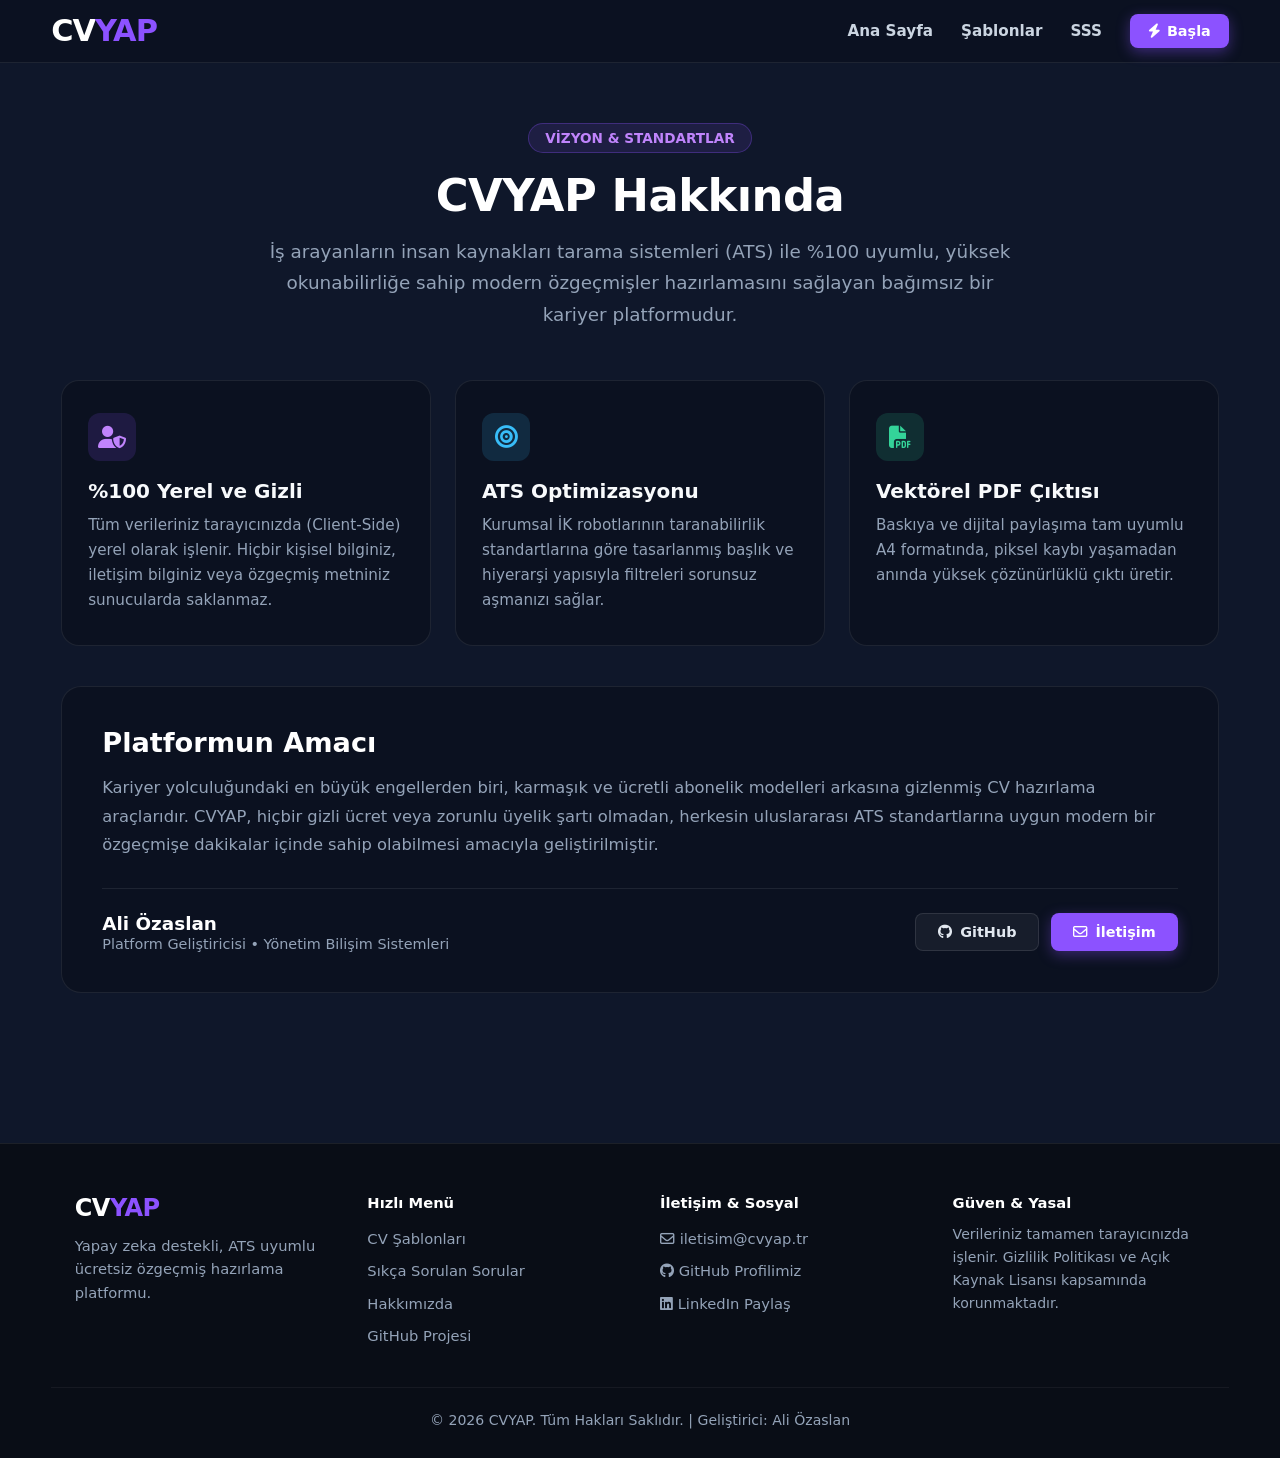
==== commit a7e67263: "Tum sayfalar arasi baglantilar about.html olarak duzeltildi ve 1600px tam genislik sabitlendi" ====
--- a/about.html
+++ b/about.html
@@ -6,10 +6,10 @@
     <title>Hakkımızda | CVYAP</title>
 
     <!-- Favicon -->
-    <link rel="icon" type="image/png" sizes="32x32" href="logo.png?v=2026">
-    <link rel="icon" type="image/png" sizes="16x16" href="logo.png?v=2026">
-    <link rel="shortcut icon" href="logo.png?v=2026">
-    <link rel="apple-touch-icon" sizes="180x180" href="logo.png?v=2026">
+    <link rel="icon" type="image/png" sizes="32x32" href="logo.png?v=2028">
+    <link rel="icon" type="image/png" sizes="16x16" href="logo.png?v=2028">
+    <link rel="shortcut icon" href="logo.png?v=2028">
+    <link rel="apple-touch-icon" sizes="180x180" href="logo.png?v=2028">
 
     <!-- SEO Meta Etiketleri -->
     <meta name="description" content="CVYAP hakkında bilgi edinin. Misyonumuz, ATS uyumlu CV hazırlama altyapımız ve yerel veri gizliliği standartlarımız.">
@@ -17,7 +17,7 @@
     <link rel="canonical" href="https://cvyap.tr/about.html">
 
     <!-- CSS & Font Awesome -->
-    <link rel="stylesheet" href="style.css?v=2027">
+    <link rel="stylesheet" href="style.css?v=2028">
     <link rel="stylesheet" href="https://cdnjs.cloudflare.com/ajax/libs/font-awesome/6.5.2/css/all.min.css">
 </head>
 <body style="background-color: #0f172a; color: #f8fafc; min-height: 100vh; display: flex; flex-direction: column;">
@@ -115,8 +115,39 @@
 </main>
 
 <!-- ALT FOOTER -->
-<footer style="background: #090d16; border-top: 1px solid rgba(255, 255, 255, 0.08); padding: 30px 5%; color: #94a3b8; font-size: 0.88rem; text-align: center;">
-    <p>&copy; 2026 CVYAP. Tüm Hakları Saklıdır. | Geliştirici: Ali Özaslan</p>
+<footer style="background: #090d16; border-top: 1px solid rgba(255, 255, 255, 0.08); padding: 50px 4% 30px; color: #94a3b8; font-size: 0.92rem; margin-top: 50px;">
+    <div style="max-width: 1600px; width: 96%; margin: 0 auto; display: grid; grid-template-columns: repeat(auto-fit, minmax(240px, 1fr)); gap: 40px; margin-bottom: 35px;">
+        <div>
+            <div style="font-size: 1.5rem; font-weight: 900; letter-spacing: -0.5px; margin-bottom: 12px;">
+                <span style="color: #ffffff;">CV</span><span style="color: #8c52ff;">YAP</span>
+            </div>
+            <p style="line-height: 1.6;">Yapay zeka destekli, ATS uyumlu ücretsiz özgeçmiş hazırlama platformu.</p>
+        </div>
+        <div>
+            <div style="font-weight: 700; color: #fff; margin-bottom: 12px;">Hızlı Menü</div>
+            <ul style="list-style: none; padding: 0; line-height: 2.2;">
+                <li><a href="index.html#templatesSection" style="color: #94a3b8; text-decoration: none;">CV Şablonları</a></li>
+                <li><a href="sss.html" style="color: #94a3b8; text-decoration: none;">Sıkça Sorulan Sorular</a></li>
+                <li><a href="about.html" style="color: #94a3b8; text-decoration: none;">Hakkımızda</a></li>
+                <li><a href="https://github.com/Aliiozaslann/cvolusturucu" target="_blank" rel="noopener noreferrer" style="color: #94a3b8; text-decoration: none;">GitHub Projesi</a></li>
+            </ul>
+        </div>
+        <div>
+            <div style="font-weight: 700; color: #fff; margin-bottom: 12px;">İletişim & Sosyal</div>
+            <ul style="list-style: none; padding: 0; line-height: 2.2;">
+                <li><i class="fa-regular fa-envelope"></i> iletisim@cvyap.tr</li>
+                <li><a href="https://github.com/Aliiozaslann" target="_blank" rel="noopener noreferrer" style="color: #94a3b8; text-decoration: none;"><i class="fa-brands fa-github"></i> GitHub Profilimiz</a></li>
+                <li><a href="https://www.linkedin.com" target="_blank" rel="noopener noreferrer" style="color: #94a3b8; text-decoration: none;"><i class="fa-brands fa-linkedin"></i> LinkedIn Paylaş</a></li>
+            </ul>
+        </div>
+        <div>
+            <div style="font-weight: 700; color: #fff; margin-bottom: 12px;">Güven & Yasal</div>
+            <p style="font-size: 0.88rem; line-height: 1.65;">Verileriniz tamamen tarayıcınızda işlenir. Gizlilik Politikası ve Açık Kaynak Lisansı kapsamında korunmaktadır.</p>
+        </div>
+    </div>
+    <div style="border-top: 1px solid rgba(255,255,255,0.05); padding-top: 24px; text-align: center; font-size: 0.88rem;">
+        &copy; 2026 CVYAP. Tüm Hakları Saklıdır. | Geliştirici: Ali Özaslan
+    </div>
 </footer>
 
 </body>
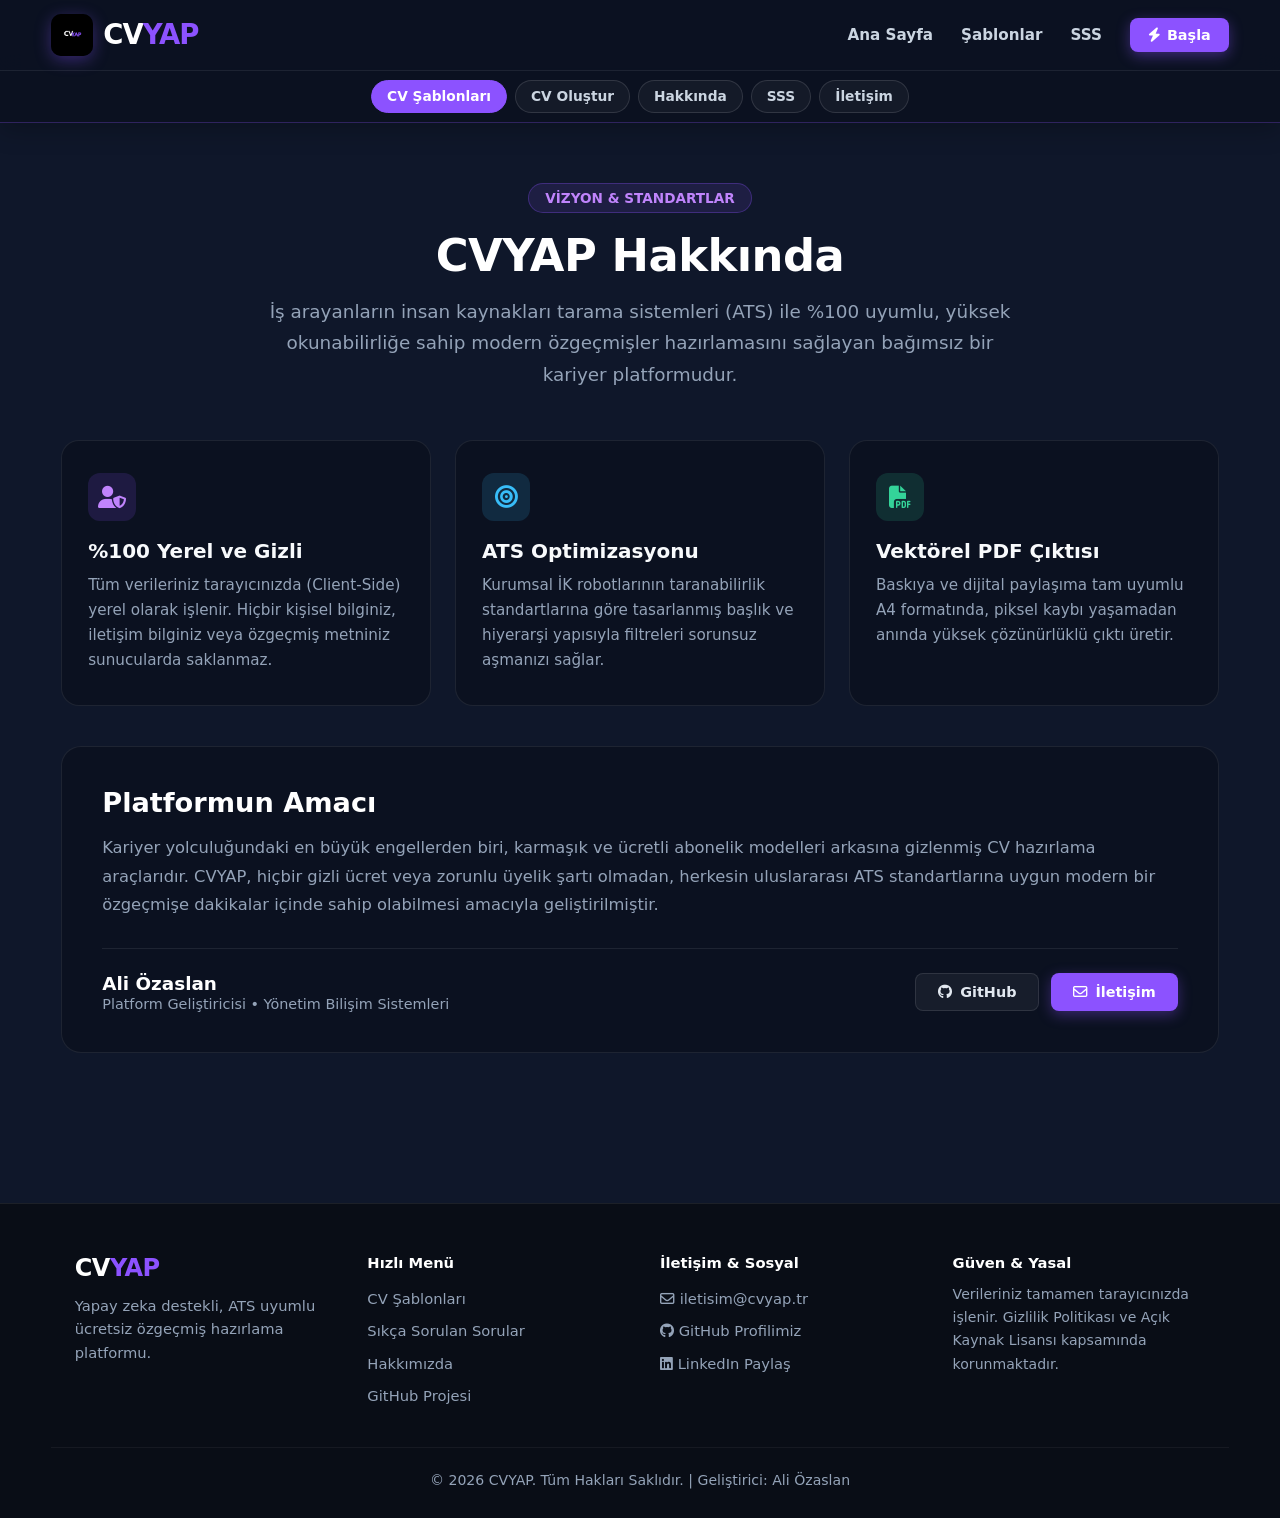
==== commit 5ef2e320: "1" ====
--- a/about.html
+++ b/about.html
@@ -1,15 +1,27 @@
 <!DOCTYPE html>
 <html lang="tr" style="scroll-behavior: smooth;">
 <head>
+    <!-- Google Analytics (GA4) -->
+    <script async src="https://www.googletagmanager.com/gtag/js?id=G-HSZXR4B0NV"></script>
+    <script>
+        window.dataLayer = window.dataLayer || [];
+        function gtag(){dataLayer.push(arguments);}
+        gtag('js', new Date());
+
+        gtag('config', 'G-HSZXR4B0NV');
+    </script>
     <meta charset="UTF-8">
     <meta name="viewport" content="width=device-width, initial-scale=1.0">
     <title>Hakkımızda | CVYAP</title>
 
     <!-- Favicon -->
-    <link rel="icon" type="image/png" sizes="32x32" href="logo.png?v=2028">
-    <link rel="icon" type="image/png" sizes="16x16" href="logo.png?v=2028">
-    <link rel="shortcut icon" href="logo.png?v=2028">
-    <link rel="apple-touch-icon" sizes="180x180" href="logo.png?v=2028">
+    <link rel="icon" type="image/png" sizes="512x512" href="logo.png?v=2063">
+    <link rel="icon" type="image/png" sizes="32x32" href="logo.png?v=2063">
+    <link rel="icon" type="image/png" sizes="16x16" href="logo.png?v=2063">
+    <link rel="shortcut icon" href="favicon.ico?v=2063">
+    <link rel="apple-touch-icon" sizes="180x180" href="logo.png?v=2063">
+    <link rel="manifest" href="site.webmanifest">
+    <meta name="theme-color" content="#0b1120">
 
     <!-- SEO Meta Etiketleri -->
     <meta name="description" content="CVYAP hakkında bilgi edinin. Misyonumuz, ATS uyumlu CV hazırlama altyapımız ve yerel veri gizliliği standartlarımız.">
@@ -17,7 +29,7 @@
     <link rel="canonical" href="https://cvyap.tr/about.html">
 
     <!-- CSS & Font Awesome -->
-    <link rel="stylesheet" href="style.css?v=2028">
+    <link rel="stylesheet" href="style.css?v=2063">
     <link rel="stylesheet" href="https://cdnjs.cloudflare.com/ajax/libs/font-awesome/6.5.2/css/all.min.css">
 </head>
 <body style="background-color: #0f172a; color: #f8fafc; min-height: 100vh; display: flex; flex-direction: column;">
@@ -27,9 +39,9 @@
     <div style="max-width: 1600px; width: 96%; margin: 0 auto; padding: 14px 2%; display: flex; align-items: center; justify-content: space-between;">
 
         <!-- Sol: CVYAP Logosu -->
-        <a href="index.html" style="display: flex; align-items: center; text-decoration: none; letter-spacing: -1px; line-height: 1;">
-            <span style="font-size: 1.9rem; font-weight: 900; color: #ffffff; font-family: system-ui, -apple-system, BlinkMacSystemFont, 'Segoe UI', Roboto, sans-serif;">CV</span>
-            <span style="font-size: 1.9rem; font-weight: 900; color: #8c52ff; font-family: system-ui, -apple-system, BlinkMacSystemFont, 'Segoe UI', Roboto, sans-serif;">YAP</span>
+        <a href="index.html" class="brand-logo-link" title="CVYAP Ana Sayfa" aria-label="CVYAP Ana Sayfa">
+            <img src="logo.png?v=2063" width="42" height="42" class="brand-logo-image" alt="CVYAP logo">
+            <span class="brand-logo-text"><strong>CV</strong><span>YAP</span></span>
         </a>
 
         <div style="display: flex; align-items: center; gap: 28px;">
@@ -43,6 +55,16 @@
 
     </div>
 </header>
+
+<nav class="quick-tabs" aria-label="CVYAP hızlı menü">
+    <div class="quick-tabs-inner">
+        <a href="index.html#templatesSection">CV Şablonları</a>
+        <a href="index.html">CV Oluştur</a>
+        <a href="about.html">Hakkında</a>
+        <a href="sss.html">SSS</a>
+        <a href="index.html#footerSection">İletişim</a>
+    </div>
+</nav>
 
 <!-- HAKKINDA İÇERİK -->
 <main style="flex: 1; max-width: 1200px; width: 92%; margin: 60px auto; padding: 0 10px;">
--- a/style.css
+++ b/style.css
@@ -29,7 +29,7 @@
 }
 
 /* ==========================================================================
-   AÇILIŞ SAYFASI (LANDING PAGE) & GENİŞ HERO ALANI
+   AÇILIŞ SAYFASI (LANDING PAGE)
    ========================================================================== */
 .landing-page {
     display: none;
@@ -42,7 +42,6 @@
     display: block;
 }
 
-/* Kenar boşlukları azaltıldı, genişlik 1600px yapıldı */
 .hero-section {
     padding: 60px 4% 40px;
     max-width: 1600px;
@@ -174,9 +173,7 @@
     gap: 6px;
 }
 
-/* ==========================================================================
-   HERO MOCKUP PENCERESİ
-   ========================================================================== */
+/* Mockup */
 .mockup-window {
     background: #ffffff;
     border-radius: 16px;
@@ -302,9 +299,7 @@
     font-weight: 700;
 }
 
-/* ==========================================================================
-   ŞABLON LİSTESİ (TEMPLATES GRID - TAM GENİŞLİK)
-   ========================================================================== */
+/* Şablon Grid */
 .templates-section {
     max-width: 1600px;
     width: 96%;
@@ -408,7 +403,6 @@
     min-height: 42px;
 }
 
-/* Şablon Kart İçi Minyatür Düzenleri */
 .m-card-inner {
     display: flex;
     height: 100%;
@@ -754,92 +748,741 @@
 }
 .text-green { color: #34d399; }
 
+/* ==========================================================================
+   A4 KAĞIT ÇIKTISI (KUSURSUZ TEK SAYFA - KATI PİKSEL KİLİDİ)
+   ========================================================================== */
 .canvas-container {
     flex: 1;
     overflow: auto;
-    padding: 40px;
+    padding: 30px;
     display: flex;
     justify-content: center;
     align-items: flex-start;
 }
 
-/* ==========================================================================
-   A4 KAĞIT ÇIKTISI
-   ========================================================================== */
-.a4-paper {
-    width: 210mm;
-    min-height: 297mm;
-    background: #ffffff;
+/* Ana Konteyner - Zorla 1123px Kilitlendi */
+.a4-paper,
+#cvCanvas {
+    width: 794px !important;
+    height: 1123px !important;
+    min-width: 794px !important;
+    min-height: 1123px !important;
+    max-width: 794px !important;
+    max-height: 1123px !important;
+    background: #ffffff !important;
     color: #0f172a;
     box-shadow: 0 0 30px rgba(0, 0, 0, 0.6);
-    display: flex;
-}
-
+    display: flex !important;
+    flex-direction: row !important;
+    box-sizing: border-box !important;
+    overflow: hidden !important; /* Asla dışarı taşıp 2. sayfayı tetiklemez */
+    margin: 0 auto;
+}
+
+/* Sol Gri Sütun - Zorla 1123px Kilitlendi */
 .cv-sidebar {
-    width: 32%;
-    background: #f1f5f9;
-    padding: 24px 18px;
-    border-right: 1px solid #e2e8f0;
+    width: 260px !important;
+    min-width: 260px !important;
+    max-width: 260px !important;
+    height: 1123px !important;
+    min-height: 1123px !important;
+    max-height: 1123px !important;
+    background-color: var(--template-sidebar-bg, #f1f5f9) !important;
+    padding: 24px 12px !important;
+    border-right: 1px solid var(--template-border, #cbd5e1) !important;
+    box-sizing: border-box !important;
+    display: flex !important;
+    flex-direction: column !important;
+    justify-content: flex-start !important;
+    overflow: hidden !important;
+}
+
+/* Sağ Beyaz Alan - Zorla 1123px Kilitlendi */
+.cv-main-content {
+    width: 534px !important; /* 794 - 260 = 534 */
+    min-width: 534px !important;
+    max-width: 534px !important;
+    height: 1123px !important;
+    min-height: 1123px !important;
+    max-height: 1123px !important;
+    background-color: #ffffff !important;
+    padding: 24px 20px !important;
+    box-sizing: border-box !important;
+    display: flex !important;
+    flex-direction: column !important;
+    justify-content: flex-start !important;
+    overflow-wrap: anywhere;
 }
 
 .avatar-placeholder {
-    width: 100px;
-    height: 100px;
+    width: 90px;
+    height: 90px;
     border-radius: 50%;
     background: #e2e8f0;
-    margin: 0 auto 20px;
+    margin: 0 auto 16px;
     display: flex;
     align-items: center;
     justify-content: center;
-    font-size: 2.2rem;
+    font-size: 2rem;
     color: #94a3b8;
     overflow: hidden;
 }
 
 .cv-section h3 {
-    font-size: 0.85rem;
+    font-size: 0.9rem;
+    line-height: 1.25;
     font-weight: 800;
     letter-spacing: 0.5px;
-    color: #334155;
-    margin-top: 16px;
+    color: var(--template-accent, #4f46e5);
+    margin-top: 12px;
 }
 
 .cv-section hr {
     border: none;
-    border-top: 1px solid #cbd5e1;
-    margin: 4px 0 10px;
+    border-top: 1px solid var(--template-border, #cbd5e1);
+    margin: 4px 0 8px;
+}
+
+.contact-list {
+    margin-left: -2px;
 }
 
 .contact-list p {
-    font-size: 0.78rem;
-    color: #475569;
-    margin-bottom: 6px;
-    display: flex;
-    align-items: center;
-    gap: 6px;
-}
-
-.cv-main-content {
-    width: 68%;
-    padding: 28px 24px;
-}
-
-.cv-main-header h1 {
-    font-size: 1.8rem;
+    font-size: 0.84rem;
+    line-height: 1.42;
+    color: var(--template-sidebar-text, #334155);
+    margin-bottom: 7px;
+    display: flex;
+    align-items: center;
+    gap: 4px;
+    word-break: break-all;
+}
+
+.cv-sidebar ul {
+    list-style-type: square;
+    padding-left: 16px;
+    margin: 0;
+}
+
+.cv-sidebar ul li {
+    font-size: 0.84rem;
+    line-height: 1.42;
+    color: var(--template-sidebar-text, #334155);
+    margin-bottom: 7px;
+}
+
+.cv-main-header {
+    flex: 0 0 auto;
+    margin-bottom: 10px;
+    padding-bottom: 8px;
+    border-bottom: 1px solid var(--template-border, #e2e8f0);
+}
+
+.cv-main-header #renderFullName {
+    font-size: 1.8rem !important;
     font-weight: 800;
     color: #0f172a;
-}
-
-.cv-main-header h2 {
-    font-size: 1rem;
-    color: var(--primary);
+    line-height: 1.18;
+}
+
+.cv-main-header #renderTitle {
+    font-size: 1.05rem !important;
+    color: var(--template-accent, var(--primary)) !important;
     font-weight: 600;
-    margin-bottom: 12px;
+    line-height: 1.35;
+}
+
+.cv-main-content > .cv-section {
+    margin-bottom: 0 !important;
+}
+
+.cv-main-content .cv-section p {
+    font-size: 0.86rem;
+    color: #334155;
+    line-height: 1.52;
+    overflow-wrap: anywhere;
+}
+
+.education-item, .experience-item, .project-item {
+    margin-bottom: 10px;
+}
+
+.education-item h4, .experience-item h4, .project-item h4 {
+    font-size: 0.88rem;
+    line-height: 1.35;
+    font-weight: 700;
+    color: #0f172a;
+    overflow-wrap: anywhere;
+}
+
+.education-item .date, .experience-item .date, .project-item .date {
+    font-size: 0.76rem;
+    line-height: 1.35;
+    color: #64748b;
+    font-weight: 600;
 }
 
 /* ==========================================================================
-   RESPONSIVE (DUYARLI) AYARLAR
+   KONTROLLÜ DİKEY DENGE
    ========================================================================== */
+
+/* Sol sütundaki bölümler, profil alanının altında sayfaya dengeli yayılır. */
+.cv-sidebar > .cv-section {
+    flex: 1 1 0;
+    min-height: 0;
+    margin: 0 !important;
+    padding: 12px 0;
+    display: flex;
+    flex-direction: column;
+    justify-content: center;
+    border-top: 1px solid var(--template-border, rgba(148, 163, 184, 0.58));
+}
+
+.cv-sidebar > .cv-section h3 {
+    margin-top: 0 !important;
+}
+
+.cv-sidebar > .cv-section hr {
+    margin: 6px 0 10px !important;
+}
+
+.cv-sidebar ul {
+    margin-bottom: 0;
+}
+
+.contact-list p i {
+    width: 14px;
+    flex: 0 0 14px;
+    text-align: center;
+    color: #64748b;
+}
+
+/* Hakkımda başlığın hemen altında kalır; diğer üç bölüm kalan alanı paylaşır. */
+.cv-main-content > .cv-section:first-of-type {
+    flex: 0 0 auto;
+    padding: 0 0 16px;
+}
+
+.cv-main-content > .cv-section:nth-of-type(n + 2) {
+    flex: 1 1 0;
+    min-height: 0;
+    padding: 14px 0;
+    display: flex;
+    flex-direction: column;
+    justify-content: center;
+    border-top: 1px solid var(--template-border, #e2e8f0);
+}
+
+.cv-main-content > .cv-section h3 {
+    margin-top: 0 !important;
+}
+
+/* Uzun metinler yatay taşma oluşturmadan satıra kırılır. */
+.cv-main-content,
+.cv-main-content * {
+    overflow-wrap: anywhere;
+}
+
+/* ==========================================================================
+   SEKİZ AKTİF CV ŞABLONU
+   ========================================================================== */
+
+/* Her seçim gerçek A4 önizlemesini de temalandırır; kart önizlemesiyle sınırlı kalmaz. */
+.a4-paper {
+    --template-accent: #4f46e5;
+    --template-sidebar-bg: #f1f5f9;
+    --template-sidebar-text: #334155;
+    --template-border: #cbd5e1;
+}
+
+.a4-paper.minimal-slate {
+    --template-accent: #4f46e5;
+    --template-sidebar-bg: #f1f5f9;
+    --template-border: #cbd5e1;
+}
+
+.a4-paper.corporate-navy {
+    --template-accent: #1d4ed8;
+    --template-sidebar-bg: #eff6ff;
+    --template-border: #bfdbfe;
+}
+
+.a4-paper.modern-tech {
+    --template-accent: #0f766e;
+    --template-sidebar-bg: #ecfdf5;
+    --template-border: #99f6e4;
+}
+
+.a4-paper.creative-magenta {
+    --template-accent: #be185d;
+    --template-sidebar-bg: #fff1f2;
+    --template-border: #fbcfe8;
+}
+
+.a4-paper.elegant-emerald {
+    --template-accent: #047857;
+    --template-sidebar-bg: #ecfdf5;
+    --template-border: #a7f3d0;
+}
+
+.a4-paper.classic-burgundy {
+    --template-accent: #9f1239;
+    --template-sidebar-bg: #fff1f2;
+    --template-border: #fecdd3;
+}
+
+.a4-paper.clean-aurora {
+    --template-accent: #7c3aed;
+    --template-sidebar-bg: #f5f3ff;
+    --template-border: #ddd6fe;
+}
+
+.a4-paper.professional-copper {
+    --template-accent: #b45309;
+    --template-sidebar-bg: #fffbeb;
+    --template-border: #fde68a;
+}
+
+/* Şablon rengi ana bölüm ayraçlerinde de tutarlı kalsın. */
+.a4-paper .cv-main-content > .cv-section {
+    border-top-color: var(--template-border, #e2e8f0);
+}
+
+.a4-paper .cv-main-header {
+    border-bottom-color: var(--template-border, #e2e8f0);
+}
+
+/* ==========================================================================
+   GERÇEK FARKLI A4 ŞABLONLARI
+   Her sınıf yalnızca rengi değil; kolon oranını, yönünü, başlık yapısını
+   veya profil yerleşimini de değiştirir.
+   ========================================================================== */
+
+/* Ortak renk değişkenleri: canlı ama yazdırmaya uygun tonlar. */
+.a4-paper.minimal-slate {
+    --template-sidebar-text: #334155;
+}
+
+.a4-paper.corporate-navy {
+    --template-accent: #2563eb;
+    --template-sidebar-bg: #0f172a;
+    --template-sidebar-text: #e2e8f0;
+    --template-border: #334155;
+}
+
+.a4-paper.modern-tech {
+    --template-accent: #0f766e;
+    --template-sidebar-bg: #ecfdf5;
+    --template-sidebar-text: #134e4a;
+    --template-border: #99f6e4;
+}
+
+.a4-paper.creative-magenta {
+    --template-accent: #be185d;
+    --template-sidebar-bg: #fff1f2;
+    --template-sidebar-text: #831843;
+    --template-border: #f9a8d4;
+}
+
+.a4-paper.elegant-emerald {
+    --template-accent: #047857;
+    --template-sidebar-bg: #ecfdf5;
+    --template-sidebar-text: #14532d;
+    --template-border: #86efac;
+}
+
+.a4-paper.classic-burgundy {
+    --template-accent: #9f1239;
+    --template-sidebar-bg: #fff1f2;
+    --template-sidebar-text: #881337;
+    --template-border: #fda4af;
+}
+
+.a4-paper.clean-aurora {
+    --template-accent: #7c3aed;
+    --template-sidebar-bg: #f5f3ff;
+    --template-sidebar-text: #4c1d95;
+    --template-border: #c4b5fd;
+}
+
+.a4-paper.professional-copper {
+    --template-accent: #b45309;
+    --template-sidebar-bg: #fffbeb;
+    --template-sidebar-text: #78350f;
+    --template-border: #fcd34d;
+}
+
+.cv-sidebar {
+    color: var(--template-sidebar-text, #334155);
+}
+
+/* 1 — Minimal Slate: dengeli klasik iki kolon. */
+.a4-paper.minimal-slate .cv-main-header {
+    border-bottom-width: 1px;
+}
+
+/* 2 — Corporate Navy: koyu sol panel ve tam genişlikte kurumsal başlık. */
+.a4-paper.corporate-navy .cv-sidebar {
+    width: 220px !important;
+    min-width: 220px !important;
+    max-width: 220px !important;
+    background: #0f172a !important;
+    border-right: 0 !important;
+    padding: 22px 16px !important;
+}
+
+.a4-paper.corporate-navy .cv-main-content {
+    width: 574px !important;
+    min-width: 574px !important;
+    max-width: 574px !important;
+}
+
+.a4-paper.corporate-navy .profile-box {
+    border-bottom-color: #334155;
+}
+
+.a4-paper.corporate-navy .avatar-placeholder {
+    background: #1e293b;
+    border: 2px solid #3b82f6;
+    color: #93c5fd;
+}
+
+.a4-paper.corporate-navy .cv-main-header {
+    margin: -24px -20px 18px;
+    padding: 28px 20px 18px;
+    background: #0f172a;
+    border-bottom: 4px solid #2563eb;
+}
+
+.a4-paper.corporate-navy .cv-main-header #renderFullName {
+    color: #ffffff;
+}
+
+.a4-paper.corporate-navy .cv-main-header #renderTitle {
+    color: #93c5fd !important;
+}
+
+.a4-paper.corporate-navy .cv-main-content > .cv-section:nth-of-type(n + 2) {
+    border-top-color: #bfdbfe;
+}
+
+/* 3 — Modern Tech: dar teknoloji rayı, geniş içerik alanı ve köşeli profil. */
+.a4-paper.modern-tech .cv-sidebar {
+    width: 190px !important;
+    min-width: 190px !important;
+    max-width: 190px !important;
+    padding: 20px 14px !important;
+    border-right: 8px solid #14b8a6 !important;
+}
+
+.a4-paper.modern-tech .cv-main-content {
+    width: 604px !important;
+    min-width: 604px !important;
+    max-width: 604px !important;
+    border-left: 1px solid #ccfbf1;
+    padding: 24px 30px !important;
+}
+
+.a4-paper.modern-tech .avatar-placeholder {
+    width: 78px;
+    height: 78px;
+    border-radius: 18px;
+    background: #ccfbf1;
+    border: 3px solid #0f766e;
+}
+
+.a4-paper.modern-tech .cv-main-header {
+    padding-bottom: 14px;
+    border-bottom: 3px solid #14b8a6;
+}
+
+.a4-paper.modern-tech .cv-main-content > .cv-section:nth-of-type(n + 2) {
+    border-top-style: dashed;
+}
+
+/* 4 — Creative Magenta: renkli üst başlık, yuvarlatılmış ve editoryal görünüm. */
+.a4-paper.creative-magenta .cv-sidebar {
+    background: #fff1f2 !important;
+    border-right: 0 !important;
+    border-left: 8px solid #f472b6 !important;
+    padding: 24px 16px !important;
+}
+
+.a4-paper.creative-magenta .cv-main-header {
+    margin: -24px -20px 18px;
+    padding: 28px 20px 22px;
+    background: linear-gradient(135deg, #be185d, #db2777);
+    border-bottom: 0;
+    border-radius: 0 0 22px 22px;
+}
+
+.a4-paper.creative-magenta .cv-main-header #renderFullName,
+.a4-paper.creative-magenta .cv-main-header #renderTitle {
+    color: #ffffff !important;
+}
+
+.a4-paper.creative-magenta .cv-main-content > .cv-section:nth-of-type(n + 2) {
+    border-top: 2px dotted #f9a8d4;
+}
+
+.a4-paper.creative-magenta .avatar-placeholder {
+    border: 3px solid #f472b6;
+    background: #fce7f3;
+}
+
+/* 5 — Elegant Emerald: geniş sol bilgi paneli, daha dar ve zarif içerik kolonu. */
+.a4-paper.elegant-emerald .cv-sidebar {
+    width: 300px !important;
+    min-width: 300px !important;
+    max-width: 300px !important;
+    background: #ecfdf5 !important;
+    border-right: 5px solid #10b981 !important;
+    padding: 28px 20px !important;
+}
+
+.a4-paper.elegant-emerald .cv-main-content {
+    width: 494px !important;
+    min-width: 494px !important;
+    max-width: 494px !important;
+    padding: 32px 24px !important;
+}
+
+.a4-paper.elegant-emerald .avatar-placeholder {
+    width: 104px;
+    height: 104px;
+    border: 4px solid #10b981;
+    background: #d1fae5;
+}
+
+.a4-paper.elegant-emerald .cv-main-header {
+    padding-bottom: 16px;
+    border-bottom: 2px solid #10b981;
+}
+
+.a4-paper.elegant-emerald .cv-main-content > .cv-section:nth-of-type(n + 2) {
+    border-top-color: #a7f3d0;
+}
+
+/* 6 — Classic Burgundy: klasik sağ panel; kolon yönü ters çevrilir. */
+.a4-paper.classic-burgundy .cv-sidebar {
+    order: 2;
+    width: 270px !important;
+    min-width: 270px !important;
+    max-width: 270px !important;
+    background: #fff1f2 !important;
+    border-right: 0 !important;
+    border-left: 6px solid #9f1239 !important;
+    padding: 26px 18px !important;
+}
+
+.a4-paper.classic-burgundy .cv-main-content {
+    order: 1;
+    width: 524px !important;
+    min-width: 524px !important;
+    max-width: 524px !important;
+    padding: 30px 28px !important;
+}
+
+.a4-paper.classic-burgundy .cv-main-header {
+    border-bottom: 3px double #9f1239;
+}
+
+.a4-paper.classic-burgundy .avatar-placeholder {
+    border: 3px solid #9f1239;
+    background: #ffe4e6;
+}
+
+.a4-paper.classic-burgundy .cv-main-content > .cv-section:nth-of-type(n + 2) {
+    border-top-color: #fda4af;
+}
+
+/* 7 — Clean Aurora: üst yatay profil bandı ve altında tam genişlikte içerik. */
+.a4-paper.clean-aurora {
+    flex-direction: column !important;
+}
+
+.a4-paper.clean-aurora .cv-sidebar {
+    width: 794px !important;
+    min-width: 794px !important;
+    max-width: 794px !important;
+    height: 218px !important;
+    min-height: 218px !important;
+    max-height: 218px !important;
+    flex: 0 0 218px !important;
+    flex-direction: row !important;
+    align-items: stretch !important;
+    gap: 16px;
+    padding: 18px 24px !important;
+    border-right: 0 !important;
+    border-bottom: 6px solid #7c3aed !important;
+}
+
+.a4-paper.clean-aurora .profile-box {
+    flex: 0 0 128px;
+    display: flex;
+    align-items: center;
+    justify-content: center;
+    margin: 0 !important;
+    padding: 0 18px 0 0;
+    border-bottom: 0;
+    border-right: 1px solid #c4b5fd;
+}
+
+.a4-paper.clean-aurora .avatar-placeholder {
+    margin: 0;
+    border: 3px solid #8b5cf6;
+    background: #ede9fe;
+}
+
+.a4-paper.clean-aurora .cv-sidebar > .cv-section {
+    flex: 1 1 0;
+    min-width: 0;
+    padding: 0 10px;
+    border-top: 0;
+    border-left: 1px solid #ddd6fe;
+}
+
+.a4-paper.clean-aurora .cv-sidebar > .cv-section:nth-child(2) {
+    border-left: 0;
+}
+
+.a4-paper.clean-aurora .cv-main-content {
+    width: 794px !important;
+    min-width: 794px !important;
+    max-width: 794px !important;
+    height: 905px !important;
+    min-height: 905px !important;
+    max-height: 905px !important;
+    flex: 0 0 905px !important;
+    padding: 26px 42px !important;
+}
+
+.a4-paper.clean-aurora .cv-main-header {
+    padding-bottom: 14px;
+    border-bottom: 3px solid #8b5cf6;
+}
+
+.a4-paper.clean-aurora .cv-main-content > .cv-section:nth-of-type(n + 2) {
+    border-top-color: #c4b5fd;
+}
+
+/* 8 — Professional Copper: dar yan bilgi rayı, kalın sıcak üst çizgi ve yönetici stili. */
+.a4-paper.professional-copper .cv-sidebar {
+    width: 180px !important;
+    min-width: 180px !important;
+    max-width: 180px !important;
+    background: #fffbeb !important;
+    border-right: 8px solid #f59e0b !important;
+    padding: 22px 12px !important;
+}
+
+.a4-paper.professional-copper .cv-main-content {
+    width: 614px !important;
+    min-width: 614px !important;
+    max-width: 614px !important;
+    padding: 24px 28px !important;
+}
+
+.a4-paper.professional-copper .cv-main-header {
+    padding-top: 16px;
+    border-top: 12px solid #b45309;
+    border-bottom: 1px solid #fcd34d;
+}
+
+.a4-paper.professional-copper .avatar-placeholder {
+    border: 3px solid #d97706;
+    background: #fef3c7;
+}
+
+.a4-paper.professional-copper .cv-main-content > .cv-section:nth-of-type(n + 2) {
+    border-top-color: #fcd34d;
+}
+
+/* ==========================================================================
+   MARKA LOGOSU & GÖRÜNÜR SEKME NAVİGASYONU
+   ========================================================================== */
+.brand-logo-link {
+    display: inline-flex;
+    align-items: center;
+    gap: 10px;
+    text-decoration: none;
+    letter-spacing: -1px;
+    line-height: 1;
+}
+.brand-logo-image {
+    width: 42px;
+    height: 42px;
+    object-fit: cover;
+    border-radius: 10px;
+    box-shadow: 0 4px 16px rgba(140, 82, 255, 0.35);
+}
+.brand-logo-text {
+    display: inline-flex;
+    align-items: baseline;
+    font-size: 1.72rem;
+    font-weight: 900;
+    color: #ffffff;
+}
+.brand-logo-text span {
+    color: #8c52ff;
+}
+.quick-tabs {
+    position: sticky;
+    top: 71px;
+    z-index: 95;
+    width: 100%;
+    background: rgba(11, 17, 32, 0.96);
+    border-bottom: 1px solid rgba(140, 82, 255, 0.28);
+    box-shadow: 0 8px 24px rgba(0, 0, 0, 0.22);
+}
+.quick-tabs-inner {
+    width: min(1600px, 96%);
+    margin: 0 auto;
+    padding: 9px 2%;
+    display: flex;
+    align-items: center;
+    justify-content: center;
+    gap: 8px;
+    overflow-x: auto;
+    scrollbar-width: thin;
+}
+.quick-tabs a,
+.quick-tabs button {
+    flex: 0 0 auto;
+    border: 1px solid rgba(255, 255, 255, 0.12);
+    border-radius: 999px;
+    background: rgba(255, 255, 255, 0.04);
+    color: #cbd5e1;
+    padding: 8px 15px;
+    font: 600 0.86rem/1.1 'Segoe UI', system-ui, sans-serif;
+    text-decoration: none;
+    cursor: pointer;
+    transition: 0.2s ease;
+}
+.quick-tabs a:hover,
+.quick-tabs a:focus-visible,
+.quick-tabs button:hover,
+.quick-tabs button:focus-visible,
+.quick-tabs a.active {
+    color: #ffffff;
+    border-color: #8c52ff;
+    background: rgba(140, 82, 255, 0.22);
+    transform: translateY(-1px);
+}
+.quick-tabs a:first-child {
+    color: #ffffff;
+    background: #8c52ff;
+    border-color: #8c52ff;
+}
+@media (max-width: 760px) {
+    .brand-logo-image { width: 36px; height: 36px; }
+    .brand-logo-text { font-size: 1.35rem; }
+    .quick-tabs { top: 62px; }
+    .quick-tabs-inner { justify-content: flex-start; padding-top: 7px; padding-bottom: 7px; }
+    .quick-tabs a, .quick-tabs button { font-size: 0.78rem; padding: 7px 11px; }
+}
+
+/* Responsive */
 @media (max-width: 1200px) {
     .template-grid {
         grid-template-columns: repeat(2, 1fr);
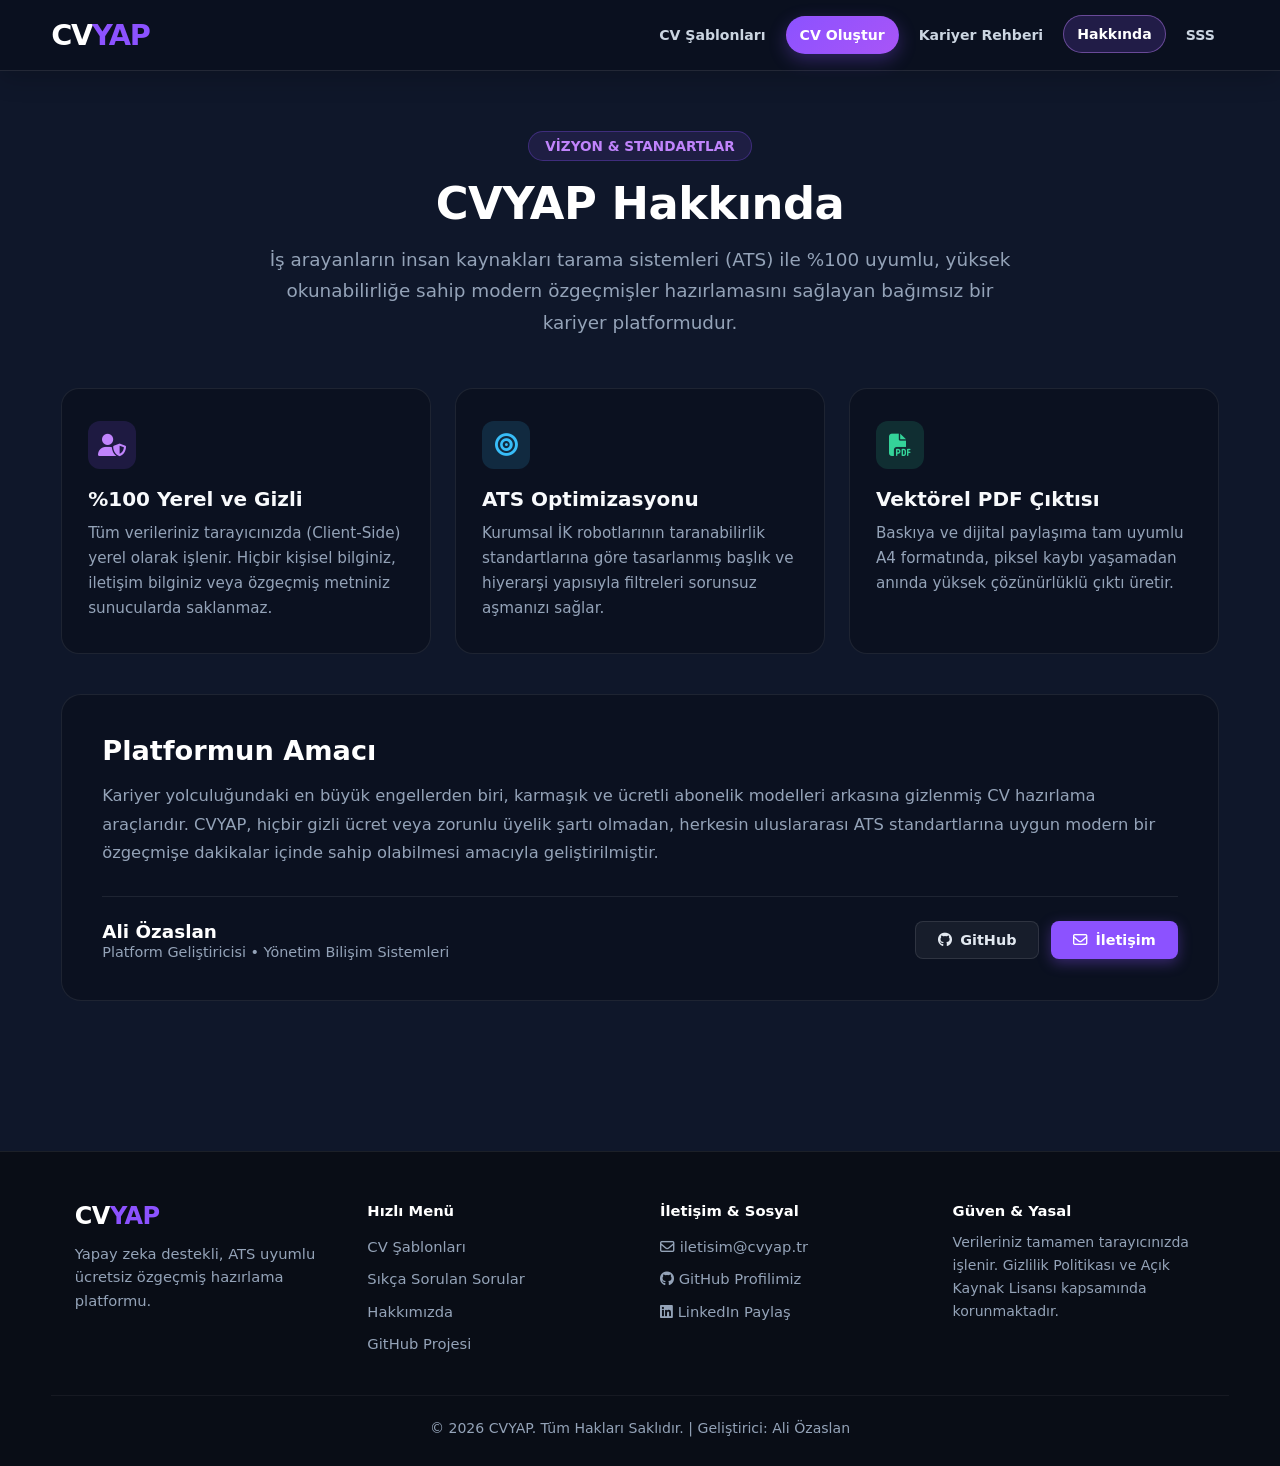
==== commit 22cffa13: "2" ====
--- a/about.html
+++ b/about.html
@@ -15,11 +15,11 @@
     <title>Hakkımızda | CVYAP</title>
 
     <!-- Favicon -->
-    <link rel="icon" type="image/png" sizes="512x512" href="logo.png?v=2063">
-    <link rel="icon" type="image/png" sizes="32x32" href="logo.png?v=2063">
-    <link rel="icon" type="image/png" sizes="16x16" href="logo.png?v=2063">
-    <link rel="shortcut icon" href="favicon.ico?v=2063">
-    <link rel="apple-touch-icon" sizes="180x180" href="logo.png?v=2063">
+    <link rel="icon" type="image/png" sizes="512x512" href="logo.png?v=2065">
+    <link rel="icon" type="image/png" sizes="32x32" href="logo.png?v=2065">
+    <link rel="icon" type="image/png" sizes="16x16" href="logo.png?v=2065">
+    <link rel="shortcut icon" href="favicon.ico?v=2065">
+    <link rel="apple-touch-icon" sizes="180x180" href="logo.png?v=2065">
     <link rel="manifest" href="site.webmanifest">
     <meta name="theme-color" content="#0b1120">
 
@@ -29,42 +29,26 @@
     <link rel="canonical" href="https://cvyap.tr/about.html">
 
     <!-- CSS & Font Awesome -->
-    <link rel="stylesheet" href="style.css?v=2063">
+    <link rel="stylesheet" href="style.css?v=2065">
     <link rel="stylesheet" href="https://cdnjs.cloudflare.com/ajax/libs/font-awesome/6.5.2/css/all.min.css">
 </head>
 <body style="background-color: #0f172a; color: #f8fafc; min-height: 100vh; display: flex; flex-direction: column;">
 
-<!-- ÜST NAVBAR -->
-<header style="width: 100%; border-bottom: 1px solid rgba(255, 255, 255, 0.08); background: rgba(11, 17, 32, 0.85); backdrop-filter: blur(12px); position: sticky; top: 0; z-index: 100;">
-    <div style="max-width: 1600px; width: 96%; margin: 0 auto; padding: 14px 2%; display: flex; align-items: center; justify-content: space-between;">
-
-        <!-- Sol: CVYAP Logosu -->
-        <a href="index.html" class="brand-logo-link" title="CVYAP Ana Sayfa" aria-label="CVYAP Ana Sayfa">
-            <img src="logo.png?v=2063" width="42" height="42" class="brand-logo-image" alt="CVYAP logo">
+<!-- TEK ÜST NAVİGASYON -->
+<header class="site-header">
+    <div class="site-header-inner">
+        <a href="index.html" class="brand-logo-link brand-logo-text-only" title="CVYAP Ana Sayfa" aria-label="CVYAP Ana Sayfa">
             <span class="brand-logo-text"><strong>CV</strong><span>YAP</span></span>
         </a>
-
-        <div style="display: flex; align-items: center; gap: 28px;">
-            <a href="index.html" style="color: #cbd5e1; text-decoration: none; font-size: 0.95rem; font-weight: 600; transition: 0.2s;">Ana Sayfa</a>
-            <a href="index.html#templatesSection" style="color: #cbd5e1; text-decoration: none; font-size: 0.95rem; font-weight: 600; transition: 0.2s;">Şablonlar</a>
-            <a href="sss.html" style="color: #cbd5e1; text-decoration: none; font-size: 0.95rem; font-weight: 600; transition: 0.2s;">SSS</a>
-            <a href="index.html#templatesSection" style="display: inline-flex; align-items: center; gap: 6px; padding: 9px 18px; border-radius: 8px; background: #8c52ff; color: #ffffff; text-decoration: none; font-size: 0.9rem; font-weight: 700; box-shadow: 0 4px 14px rgba(140, 82, 255, 0.4);">
-                <i class="fa-solid fa-bolt"></i> Başla
-            </a>
-        </div>
-
+        <nav class="site-nav" aria-label="CVYAP ana menü">
+            <a href="sablonlar.html" class="site-nav-link">CV Şablonları</a>
+            <a href="index.html#editorWorkspace" class="site-nav-link site-nav-link-primary">CV Oluştur</a>
+            <a href="kariyer-rehberi.html" class="site-nav-link">Kariyer Rehberi</a>
+            <a href="about.html" class="site-nav-link" aria-current="page">Hakkında</a>
+            <a href="sss.html" class="site-nav-link">SSS</a>
+        </nav>
     </div>
 </header>
-
-<nav class="quick-tabs" aria-label="CVYAP hızlı menü">
-    <div class="quick-tabs-inner">
-        <a href="index.html#templatesSection">CV Şablonları</a>
-        <a href="index.html">CV Oluştur</a>
-        <a href="about.html">Hakkında</a>
-        <a href="sss.html">SSS</a>
-        <a href="index.html#footerSection">İletişim</a>
-    </div>
-</nav>
 
 <!-- HAKKINDA İÇERİK -->
 <main style="flex: 1; max-width: 1200px; width: 92%; margin: 60px auto; padding: 0 10px;">
--- a/style.css
+++ b/style.css
@@ -1505,4 +1505,304 @@
     .hero-left h1 {
         font-size: 2.3rem;
     }
-}+}
+
+/* ======================================================================
+   CVYAP TEK ÜST MENÜ — 5 CRAWLABLE SITE SECTIONS
+   ====================================================================== */
+.site-header {
+    width: 100%;
+    position: sticky;
+    top: 0;
+    z-index: 100;
+    background: rgba(11, 17, 32, 0.96);
+    border-bottom: 1px solid rgba(255, 255, 255, 0.1);
+    box-shadow: 0 8px 24px rgba(0, 0, 0, 0.18);
+    backdrop-filter: blur(14px);
+}
+
+.site-header-inner {
+    width: min(1600px, 96%);
+    min-height: 70px;
+    margin: 0 auto;
+    padding: 12px 2%;
+    display: flex;
+    align-items: center;
+    justify-content: space-between;
+    gap: 28px;
+}
+
+.brand-logo-text-only {
+    gap: 0;
+    flex: 0 0 auto;
+}
+
+.brand-logo-text-only .brand-logo-text {
+    font-size: 1.8rem;
+    letter-spacing: -1.3px;
+}
+
+.site-nav {
+    display: flex;
+    align-items: center;
+    justify-content: flex-end;
+    gap: 6px;
+    min-width: 0;
+}
+
+.site-nav-link {
+    display: inline-flex;
+    align-items: center;
+    justify-content: center;
+    min-height: 38px;
+    padding: 8px 13px;
+    border: 1px solid transparent;
+    border-radius: 999px;
+    color: #cbd5e1;
+    text-decoration: none;
+    white-space: nowrap;
+    font-size: 0.88rem;
+    font-weight: 700;
+    line-height: 1;
+    transition: color 160ms ease, background 160ms ease, border-color 160ms ease, transform 160ms ease;
+}
+
+.site-nav-link:hover,
+.site-nav-link:focus-visible,
+.site-nav-link[aria-current="page"] {
+    color: #ffffff;
+    background: rgba(140, 82, 255, 0.18);
+    border-color: rgba(192, 132, 252, 0.45);
+    transform: translateY(-1px);
+}
+
+.site-nav-link-primary {
+    color: #ffffff;
+    background: linear-gradient(135deg, #8c52ff, #a855f7);
+    border-color: transparent;
+    box-shadow: 0 6px 18px rgba(140, 82, 255, 0.3);
+}
+
+.site-nav-link-primary:hover,
+.site-nav-link-primary:focus-visible {
+    color: #ffffff;
+    background: linear-gradient(135deg, #9d68ff, #bd6df6);
+    border-color: transparent;
+}
+
+@media (max-width: 900px) {
+    .site-header-inner {
+        gap: 12px;
+    }
+    .site-nav-link {
+        padding-inline: 9px;
+        font-size: 0.8rem;
+    }
+}
+
+@media (max-width: 680px) {
+    .site-header-inner {
+        min-height: 0;
+        flex-wrap: wrap;
+        justify-content: center;
+        gap: 8px 16px;
+        padding-top: 10px;
+        padding-bottom: 10px;
+    }
+    .brand-logo-text-only {
+        width: 100%;
+        justify-content: center;
+    }
+    .site-nav {
+        width: 100%;
+        justify-content: flex-start;
+        overflow-x: auto;
+        padding-bottom: 2px;
+        scrollbar-width: thin;
+    }
+    .site-nav-link {
+        min-height: 34px;
+        padding: 7px 10px;
+        font-size: 0.76rem;
+    }
+}
+
+/* Tek üst menü kullanılır; eski ikinci sekme şeridi ve logo görseli aktif header'da görünmez. */
+.quick-tabs {
+    display: none !important;
+}
+.brand-logo-text-only .brand-logo-image,
+.brand-logo-text-only > img {
+    display: none !important;
+}
+
+/* SEO ve bilgi sayfaları */
+.seo-page-body {
+    min-height: 100vh;
+    background: #0b1120;
+    color: #f8fafc;
+}
+.seo-page-main {
+    width: min(1180px, 92%);
+    margin: 0 auto;
+    padding: 78px 0 84px;
+}
+.seo-page-hero {
+    max-width: 820px;
+    margin: 0 auto 52px;
+    text-align: center;
+}
+.seo-kicker {
+    display: inline-flex;
+    align-items: center;
+    gap: 8px;
+    padding: 7px 14px;
+    border: 1px solid rgba(192, 132, 252, 0.35);
+    border-radius: 999px;
+    background: rgba(140, 82, 255, 0.12);
+    color: #c084fc;
+    font-size: 0.78rem;
+    font-weight: 800;
+    letter-spacing: 0.04em;
+}
+.seo-page-hero h1 {
+    margin: 18px 0 14px;
+    color: #ffffff;
+    font-size: clamp(2.1rem, 5vw, 3.7rem);
+    line-height: 1.08;
+    letter-spacing: -0.04em;
+}
+.seo-page-hero p {
+    max-width: 720px;
+    margin: 0 auto 24px;
+    color: #94a3b8;
+    font-size: 1.08rem;
+    line-height: 1.75;
+}
+.seo-cta {
+    display: inline-flex;
+    align-items: center;
+    gap: 9px;
+    padding: 12px 18px;
+    border-radius: 10px;
+    background: linear-gradient(135deg, #8c52ff, #a855f7);
+    color: #ffffff;
+    font-weight: 800;
+    text-decoration: none;
+    box-shadow: 0 8px 24px rgba(140, 82, 255, 0.28);
+    transition: transform 160ms ease, box-shadow 160ms ease;
+}
+.seo-cta:hover,
+.seo-cta:focus-visible {
+    color: #ffffff;
+    transform: translateY(-2px);
+    box-shadow: 0 12px 30px rgba(140, 82, 255, 0.4);
+}
+.seo-card-grid {
+    display: grid;
+    grid-template-columns: repeat(4, minmax(0, 1fr));
+    gap: 16px;
+}
+.seo-template-card,
+.guide-card {
+    min-height: 220px;
+    padding: 22px;
+    border: 1px solid rgba(255, 255, 255, 0.1);
+    border-radius: 18px;
+    background: linear-gradient(160deg, rgba(15, 23, 42, 0.98), rgba(15, 23, 42, 0.74));
+    box-shadow: 0 14px 28px rgba(0, 0, 0, 0.16);
+}
+.seo-template-number,
+.guide-card > span {
+    display: block;
+    margin-bottom: 22px;
+    color: #c084fc;
+    font-size: 0.78rem;
+    font-weight: 900;
+    letter-spacing: 0.12em;
+}
+.seo-template-card h2,
+.guide-card h2 {
+    margin: 0 0 10px;
+    color: #ffffff;
+    font-size: 1.2rem;
+}
+.seo-template-card p,
+.guide-card p {
+    margin: 0;
+    color: #94a3b8;
+    font-size: 0.93rem;
+    line-height: 1.65;
+}
+.seo-template-card a,
+.guide-card a,
+.seo-page-footer a {
+    color: #c084fc;
+    font-weight: 800;
+    text-decoration: none;
+}
+.seo-template-card a {
+    display: inline-flex;
+    align-items: center;
+    gap: 7px;
+    margin-top: 20px;
+    font-size: 0.86rem;
+}
+.seo-template-card a:hover,
+.seo-template-card a:focus-visible,
+.guide-card a:hover,
+.guide-card a:focus-visible,
+.seo-page-footer a:hover,
+.seo-page-footer a:focus-visible {
+    color: #e9d5ff;
+    text-decoration: underline;
+}
+.seo-template-slate { border-top: 3px solid #64748b; }
+.seo-template-navy { border-top: 3px solid #3b82f6; }
+.seo-template-teal { border-top: 3px solid #14b8a6; }
+.seo-template-magenta { border-top: 3px solid #ec4899; }
+.seo-template-emerald { border-top: 3px solid #10b981; }
+.seo-template-burgundy { border-top: 3px solid #e11d48; }
+.seo-template-aurora { border-top: 3px solid #8b5cf6; }
+.seo-template-copper { border-top: 3px solid #f59e0b; }
+.seo-page-footer {
+    width: min(1180px, 92%);
+    margin: 0 auto;
+    padding: 24px 0 34px;
+    border-top: 1px solid rgba(255, 255, 255, 0.1);
+    color: #64748b;
+    font-size: 0.88rem;
+    line-height: 1.7;
+    text-align: center;
+}
+.seo-page-footer strong { color: #ffffff; }
+.guide-grid {
+    display: grid;
+    grid-template-columns: repeat(3, minmax(0, 1fr));
+    gap: 18px;
+}
+.guide-card { min-height: 245px; }
+.guide-card > span { color: #38bdf8; }
+.guide-callout {
+    display: flex;
+    align-items: center;
+    justify-content: space-between;
+    gap: 24px;
+    margin-top: 30px;
+    padding: 28px;
+    border: 1px solid rgba(140, 82, 255, 0.3);
+    border-radius: 18px;
+    background: linear-gradient(120deg, rgba(76, 29, 149, 0.26), rgba(15, 23, 42, 0.9));
+}
+.guide-callout h2 { margin: 0 0 6px; color: #ffffff; font-size: 1.35rem; }
+.guide-callout p { margin: 0; color: #a5b4fc; line-height: 1.65; }
+@media (max-width: 980px) {
+    .seo-card-grid { grid-template-columns: repeat(2, minmax(0, 1fr)); }
+    .guide-grid { grid-template-columns: repeat(2, minmax(0, 1fr)); }
+}
+@media (max-width: 680px) {
+    .seo-page-main { padding-top: 48px; }
+    .seo-card-grid,
+    .guide-grid { grid-template-columns: 1fr; }
+    .guide-callout { align-items: flex-start; flex-direction: column; }
+}
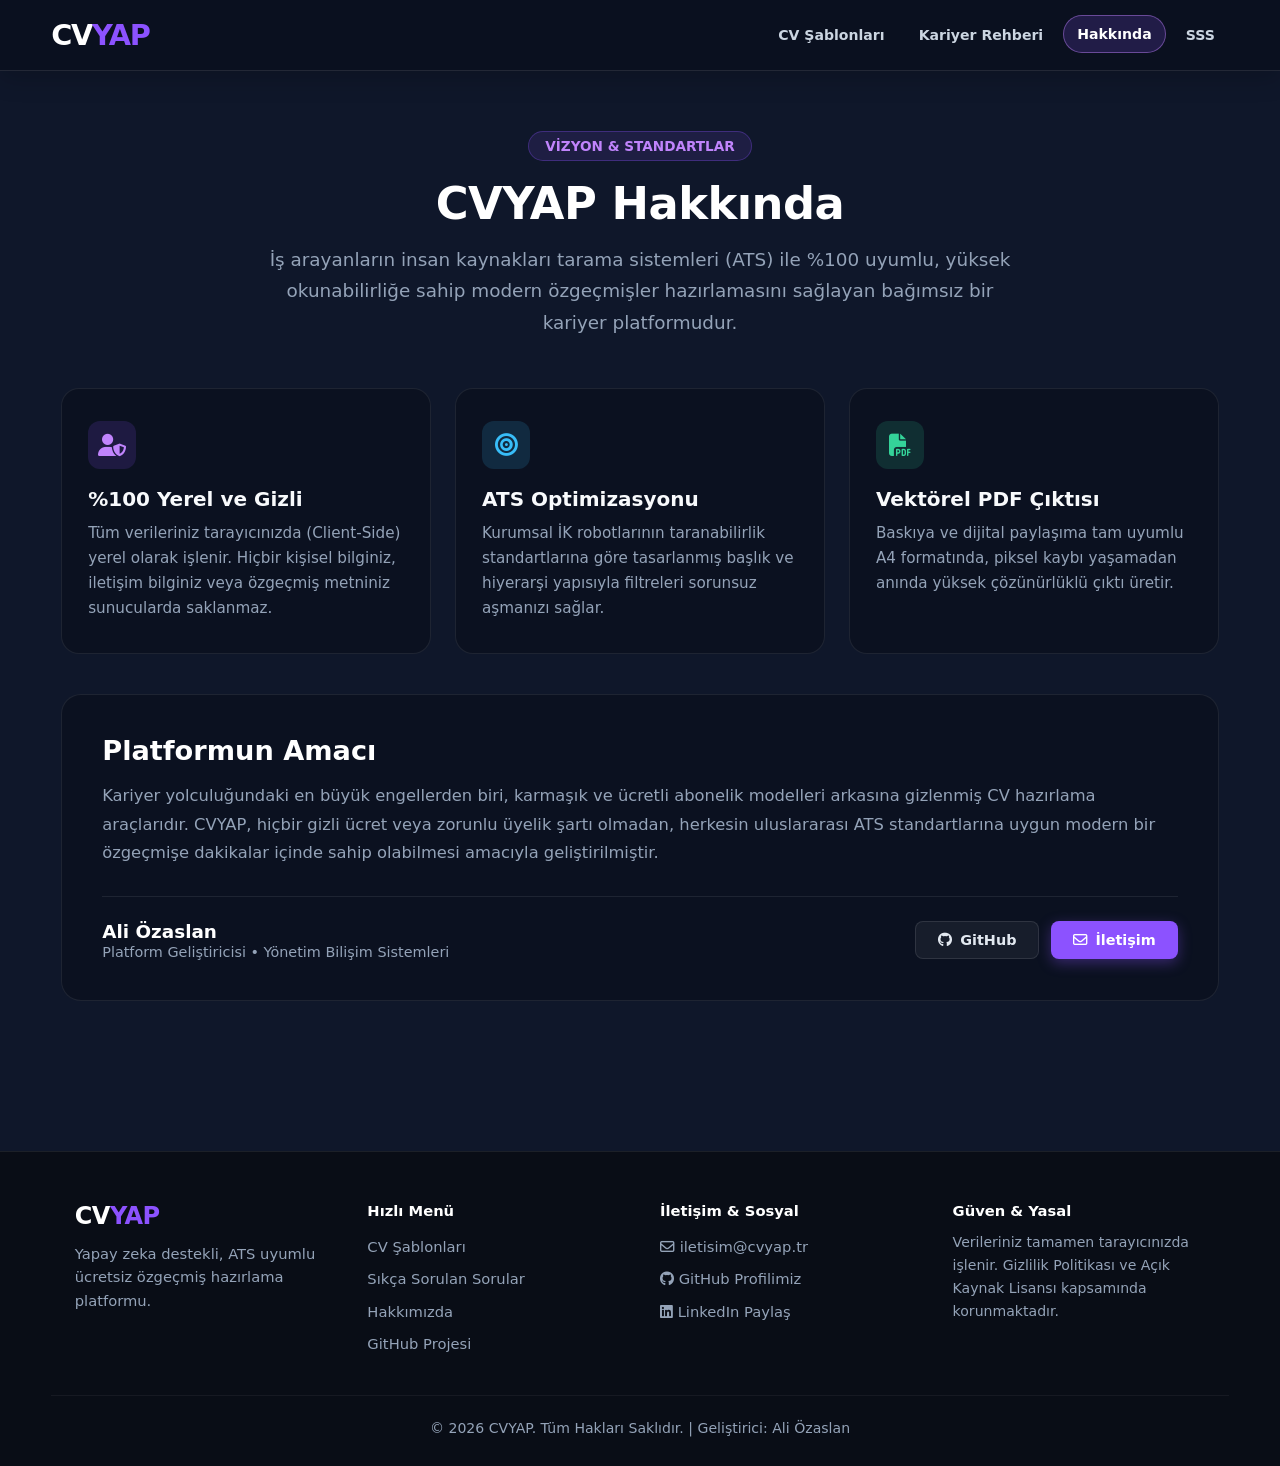
==== commit 32406497: "1" ====
--- a/about.html
+++ b/about.html
@@ -42,7 +42,6 @@
         </a>
         <nav class="site-nav" aria-label="CVYAP ana menü">
             <a href="sablonlar.html" class="site-nav-link">CV Şablonları</a>
-            <a href="index.html#editorWorkspace" class="site-nav-link site-nav-link-primary">CV Oluştur</a>
             <a href="kariyer-rehberi.html" class="site-nav-link">Kariyer Rehberi</a>
             <a href="about.html" class="site-nav-link" aria-current="page">Hakkında</a>
             <a href="sss.html" class="site-nav-link">SSS</a>
